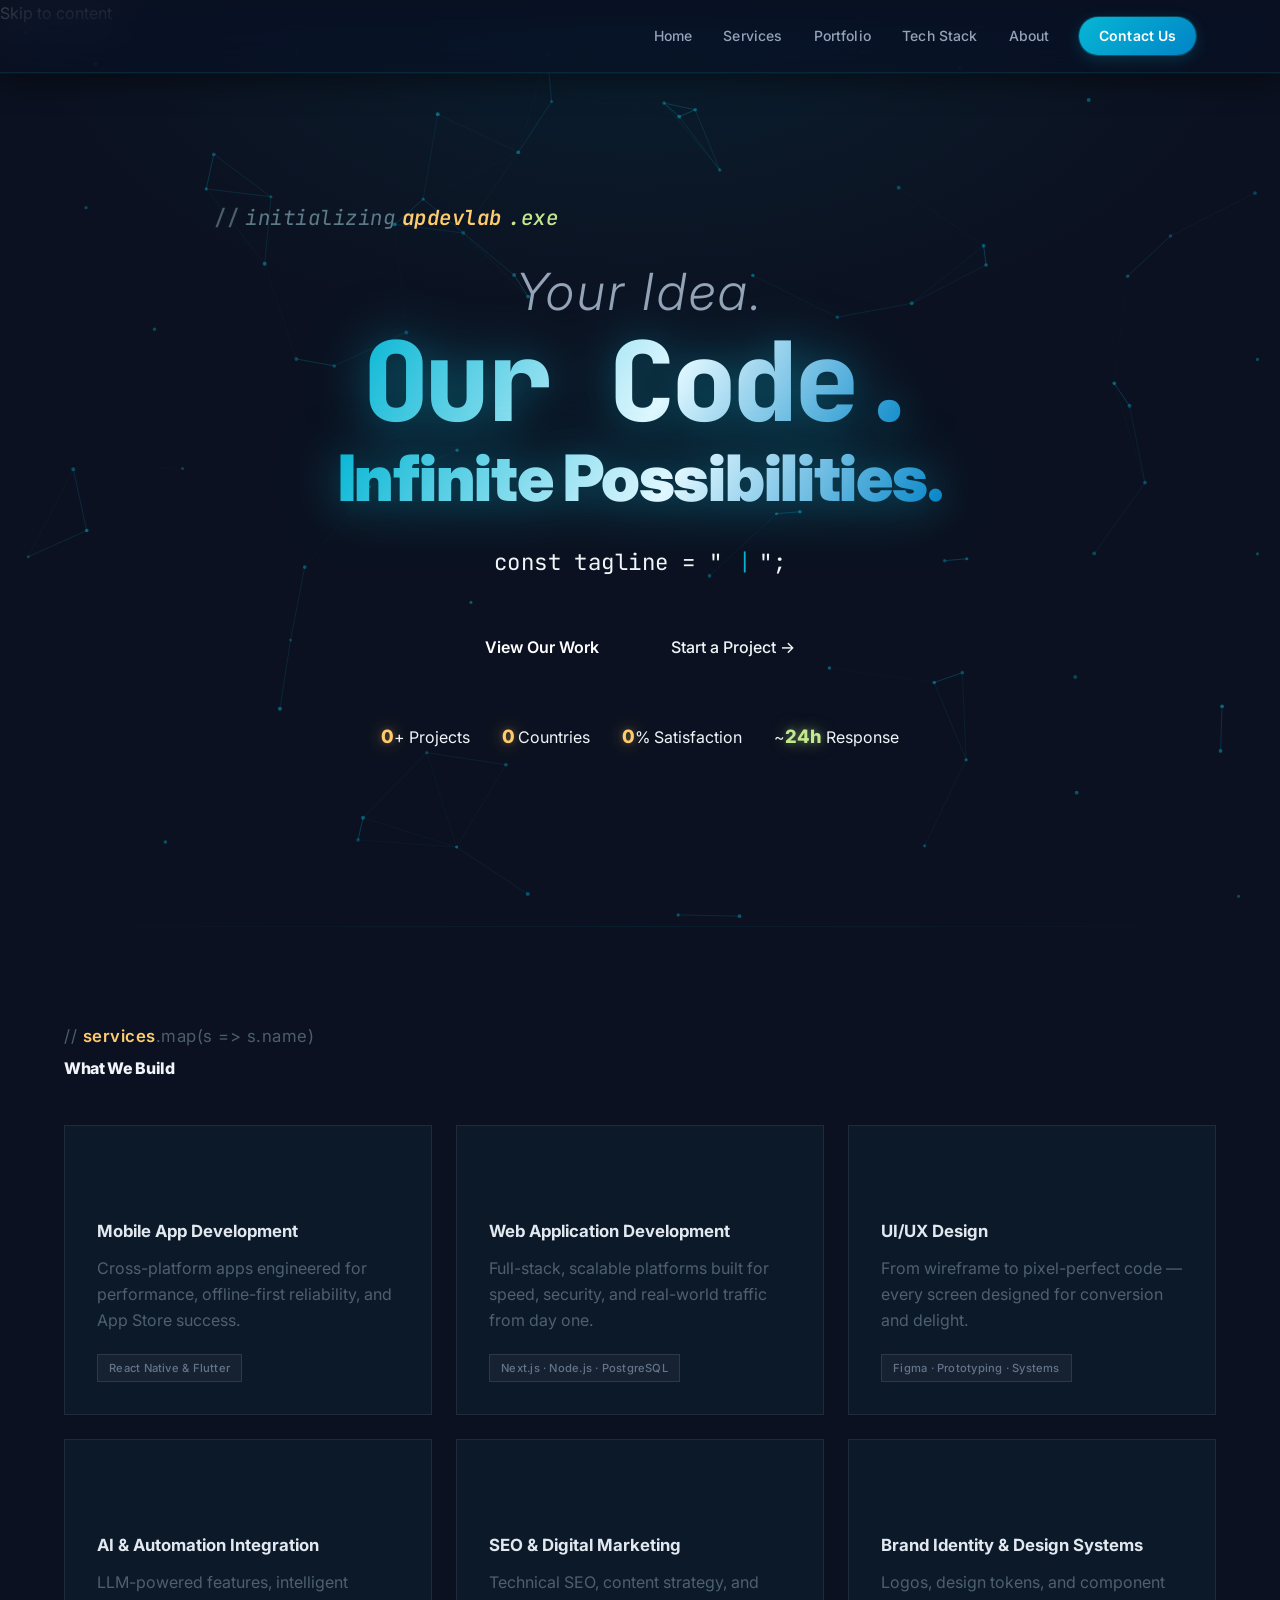
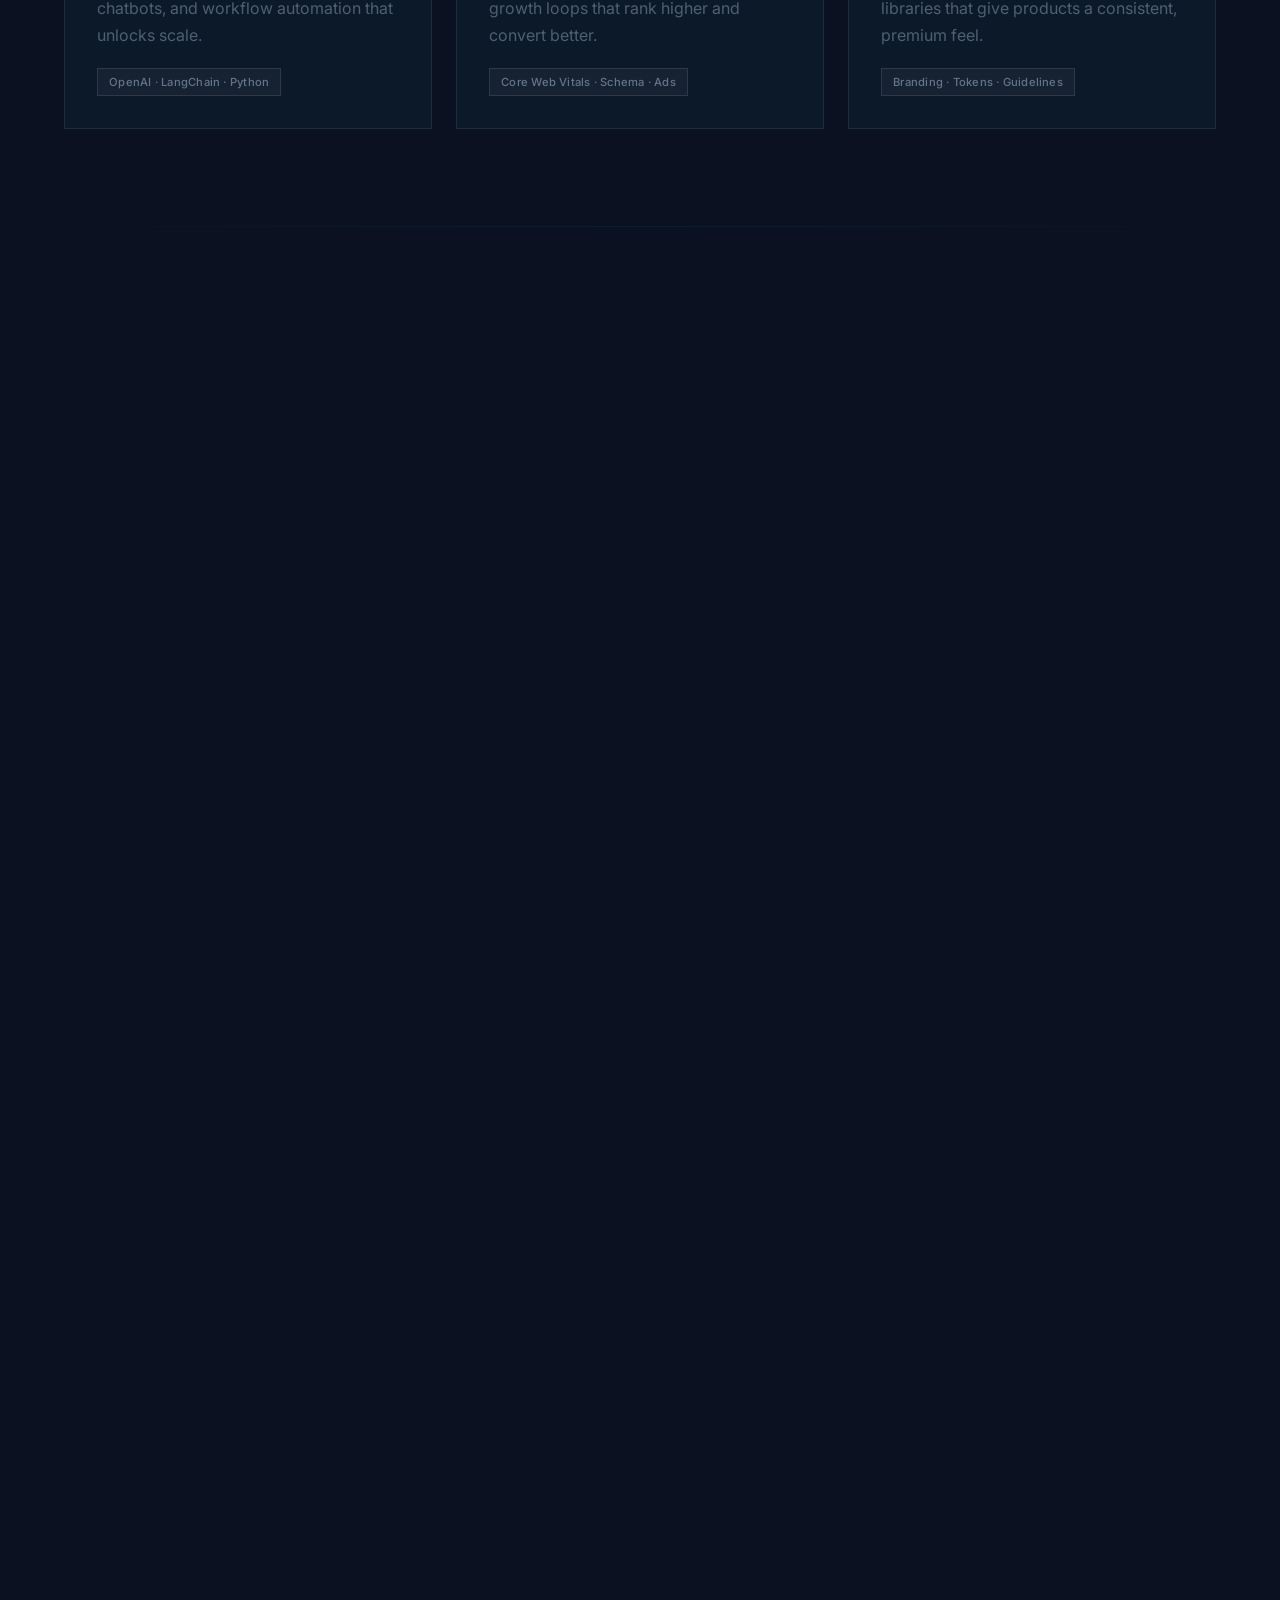
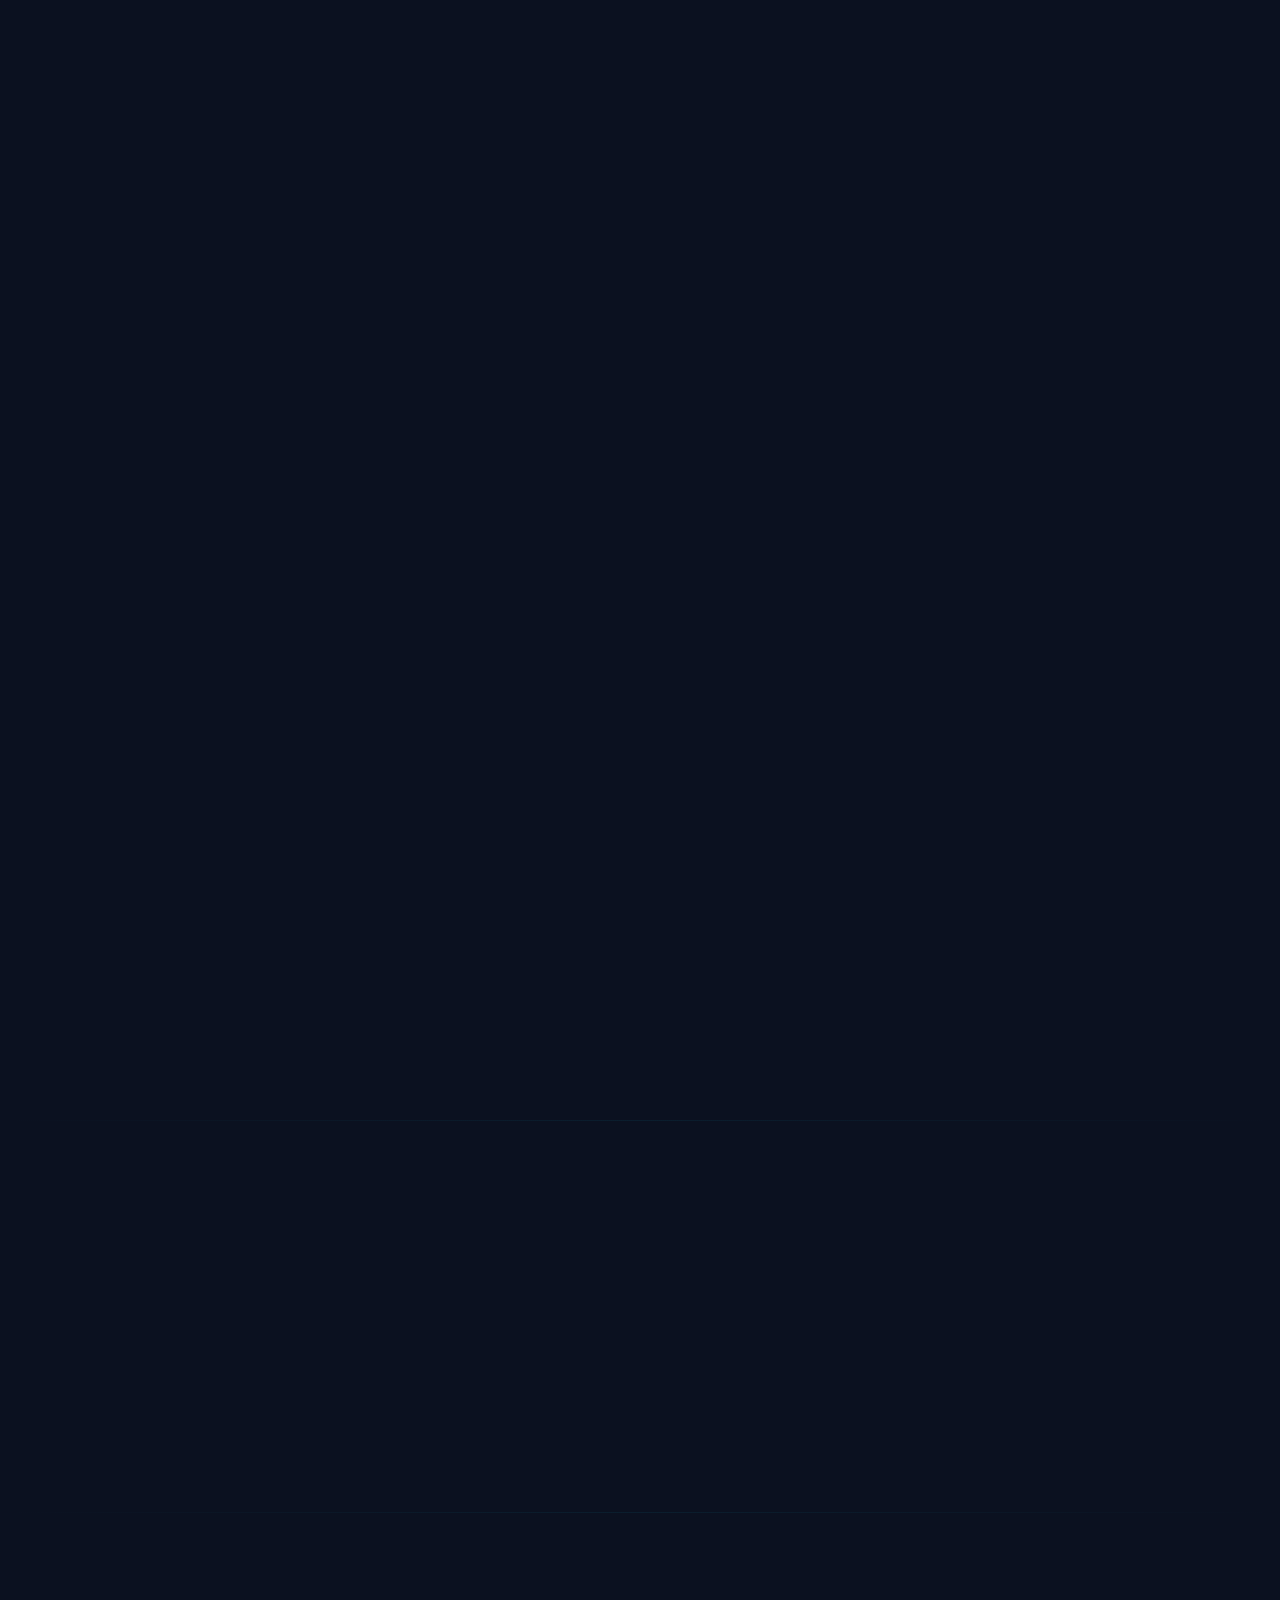
==== index.html @ f348f704 "feat: initial commit — Apdevlab agency website" ====
<!DOCTYPE html>
<html lang="en" class="scroll-smooth">

<head>
  <meta charset="UTF-8">
  <meta name="viewport" content="width=device-width, initial-scale=1.0">

  <!-- ── SEO Meta ─────────────────────────────────────────── -->
  <title>Apdevlab | Premium App &amp; Web Development Studio — Hyderabad</title>
  <meta name="description"
    content="Apdevlab — Premium mobile app and web development studio based in Hyderabad, India. We build scalable apps, websites, and AI-powered products.">
  <meta name="keywords"
    content="mobile app development Hyderabad, web development India, React Native Flutter Next.js UI UX design Apdevlab app developer">
  <meta name="author" content="Apdevlab">
  <meta name="robots" content="index, follow">
  <link rel="canonical" href="https://apdevlab.com">

  <!-- ── Open Graph ────────────────────────────────────────── -->
  <meta property="og:type" content="website">
  <meta property="og:title" content="Apdevlab — Premium App &amp; Web Development Studio">
  <meta property="og:description"
    content="We build mobile apps, websites, and AI-powered products that ship fast and scale further.">
  <meta property="og:url" content="https://apdevlab.com">
  <meta property="og:image" content="https://apdevlab.com/assets/images/og-image.jpg">

  <!-- ── Twitter Card ─────────────────────────────────────── -->
  <meta name="twitter:card" content="summary_large_image">
  <meta name="twitter:title" content="Apdevlab — Premium App &amp; Web Development Studio">
  <meta name="twitter:description"
    content="Mobile apps, web platforms, AI integrations — built and shipped from Hyderabad.">

  <!-- ── JSON-LD Structured Data ──────────────────────────── -->
  <script type="application/ld+json">
  {
    "@context": "https://schema.org",
    "@type": "ProfessionalService",
    "name": "Apdevlab",
    "url": "https://apdevlab.com",
    "email": "hello@apdevlab.com",
    "address": {
      "@type": "PostalAddress",
      "addressLocality": "Hyderabad",
      "addressCountry": "IN"
    },
    "description": "Premium mobile app and web development studio.",
    "serviceType": ["Mobile App Development","Web Development","UI/UX Design","AI Integration"]
  }
  </script>

  <!-- ── Fonts ────────────────────────────────────────────── -->
  <link rel="preconnect" href="https://fonts.googleapis.com">
  <link rel="preconnect" href="https://fonts.gstatic.com" crossorigin>
  <link
    href="https://fonts.googleapis.com/css2?family=JetBrains+Mono:wght@300;400;500;700&family=Inter:wght@300;400;500;600;700;800;900&display=swap"
    rel="stylesheet">

  <!-- ── Tailwind v4 Play CDN ─────────────────────────────── -->
  <script src="https://unpkg.com/@tailwindcss/browser@4"></script>

  <!-- ── Lucide Icons ─────────────────────────────────────── -->
  <script src="https://unpkg.com/lucide@latest/dist/umd/lucide.js"></script>

  <!-- ── Custom Styles ────────────────────────────────────── -->
  <link rel="stylesheet" href="./css/style.css">
</head>

<body>

  <!-- Skip link for accessibility -->
  <a href="#main-content"
    class="sr-only focus:not-sr-only focus:fixed focus:top-4 focus:left-4 focus:z-[200] focus:bg-cyan-500 focus:text-white focus:px-4 focus:py-2 focus:rounded-lg">Skip
    to content</a>

  <!-- Custom cursor (hidden on touch via CSS) -->
  <div class="custom-cursor" id="cursor" aria-hidden="true"></div>

  <!-- Mobile Navigation Overlay -->
  <div id="mobile-overlay" role="dialog" aria-modal="true" aria-label="Mobile navigation">

    <!-- Decorative background glow -->
    <div class="mob-nav-glow" aria-hidden="true"></div>

    <!-- Top bar -->
    <div class="mob-nav-topbar">
      <!-- Logo replica -->
      <span class="mob-nav-logo">
        <span class="logo-bracket">&lt;</span>Apdevlab<span class="logo-bracket">/&gt;</span>
      </span>
      <button id="close-nav-btn" aria-label="Close navigation">
        <i data-lucide="x" aria-hidden="true"></i>
      </button>
    </div>

    <!-- Nav links -->
    <nav class="mob-nav-links" aria-label="Mobile navigation menu">
      <a class="mobile-nav-link" href="#home">
        <span class="mob-num">01</span>
        <span class="mob-label">// home</span>
        <span class="mob-title">Home</span>
      </a>
      <a class="mobile-nav-link" href="#services">
        <span class="mob-num">02</span>
        <span class="mob-label">// services</span>
        <span class="mob-title">Services</span>
      </a>
      <a class="mobile-nav-link" href="#portfolio">
        <span class="mob-num">03</span>
        <span class="mob-label">// portfolio</span>
        <span class="mob-title">Portfolio</span>
      </a>
      <a class="mobile-nav-link" href="#tech">
        <span class="mob-num">04</span>
        <span class="mob-label">// tech</span>
        <span class="mob-title">Tech Stack</span>
      </a>
      <a class="mobile-nav-link" href="#about">
        <span class="mob-num">05</span>
        <span class="mob-label">// about</span>
        <span class="mob-title">About</span>
      </a>
      <a class="mobile-nav-link" href="#contact">
        <span class="mob-num">06</span>
        <span class="mob-label">// contact</span>
        <span class="mob-title">Contact</span>
      </a>
    </nav>

    <!-- Bottom status bar -->
    <div class="mob-nav-footer">
      <span class="mob-status">
        <span class="dot-pulse" aria-hidden="true"></span>
        Available for projects
      </span>
      <span class="mob-tz">IST · UTC+5:30</span>
    </div>

  </div>

  <!-- ════════════════════════════════════════════════════════
       HEADER
       ════════════════════════════════════════════════════════ -->
  <header id="site-header" role="banner">
    <div class="header-inner">

      <!-- Logo -->
      <a href="#home" aria-label="Apdevlab home" class="logo-link" id="logo-link">
        <span class="logo-bracket" id="logo-bracket-open">&lt;</span><span class="logo-name" id="logo-text"></span><span
          class="logo-cursor-blink" id="logo-cursor" aria-hidden="true">|</span><span class="logo-bracket"
          id="logo-bracket-close">/&gt;</span>
      </a>

      <!-- Desktop Nav -->
      <nav class="desktop-nav" aria-label="Primary navigation">
        <a href="#home" class="nav-link">Home</a>
        <a href="#services" class="nav-link">Services</a>
        <a href="#portfolio" class="nav-link">Portfolio</a>
        <a href="#tech" class="nav-link">Tech Stack</a>
        <a href="#about" class="nav-link">About</a>
        <a href="#contact" class="nav-contact-btn" data-cursor="pointer">Contact Us</a>
      </nav>

      <!-- Hamburger (mobile only) -->
      <button id="hamburger-btn" aria-expanded="false" aria-controls="mobile-overlay" aria-label="Open navigation">
        <i data-lucide="menu" aria-hidden="true"></i>
      </button>
    </div>
  </header>

  <!-- ════════════════════════════════════════════════════════
       MAIN CONTENT
       ════════════════════════════════════════════════════════ -->
  <main id="main-content">

    <!-- ══════════════════════════════════════════════════════
         SECTION 1 — HERO
         ══════════════════════════════════════════════════════ -->
    <section id="home" aria-labelledby="hero-heading">
      <!-- Particle canvas -->
      <canvas id="canvas-hero" class="particle-canvas" aria-hidden="true"></canvas>
      <!-- Gradient overlay -->
      <div class="hero-gradient-overlay" aria-hidden="true"></div>

      <div class="hero-content">
        <!-- Eyebrow -->
        <p class="hero-eyebrow" aria-hidden="true">
          <span class="ey-slash">//</span> <span class="ey-text">initializing </span><span
            class="ey-name">apdevlab</span><span class="ey-ext">.exe</span>
        </p>

        <!-- H1 — unique on this page -->
        <h1 id="hero-heading" class="hero-headline" data-reveal>
          <span class="hl-line hl-idea">Your Idea.</span>
          <span class="hl-line hl-code">Our Code.</span>
          <span class="hl-line hl-infinite">Infinite Possibilities.</span>
        </h1>

        <!-- Typewriter -->
        <p class="typewriter-line" aria-live="polite">
          const tagline = "<span id="typewriter-text"></span><span id="typewriter-cursor" aria-hidden="true">|</span>";
        </p>

        <!-- CTA Row -->
        <div class="cta-row">
          <a href="#portfolio" class="btn-primary cta-glow" data-cursor="pointer">
            View Our Work
          </a>
          <a href="#contact" class="btn-ghost" data-cursor="pointer">
            Start a Project →
          </a>
        </div>

        <!-- Trust Stats -->
        <div class="trust-stats" aria-label="Key metrics">
          <span class="trust-stat"><span data-countup="12">0</span>+ Projects</span>
          <span class="trust-stat"><span data-countup="3">0</span> Countries</span>
          <span class="trust-stat"><span data-countup="100">0</span>% Satisfaction</span>
          <span class="trust-stat">~<span class="stat-24h">24h</span> Response</span>
        </div>
      </div>
    </section>

    <div class="section-sep" aria-hidden="true"></div>

    <!-- ══════════════════════════════════════════════════════
         SECTION 2 — SERVICES
         ══════════════════════════════════════════════════════ -->
    <section id="services" aria-labelledby="services-heading">
      <div class="section-inner">
        <p class="section-title" aria-hidden="true">// <span>services</span>.map(s =&gt; s.name)</p>
        <h2 id="services-heading" class="section-headline">What We Build</h2>

        <div class="services-grid">

          <!-- Card 1 — Cyan: Mobile -->
          <article class="service-card card-3d card-cyan" data-reveal-stagger>
            <div class="card-icon">
              <i data-lucide="smartphone" aria-hidden="true"></i>
            </div>
            <h3>Mobile App Development</h3>
            <p>Cross-platform apps engineered for performance, offline-first reliability, and App Store success.</p>
            <span class="card-tag">React Native &amp; Flutter</span>
          </article>

          <!-- Card 2 — Magenta: Web -->
          <article class="service-card card-3d card-magenta" data-reveal-stagger>
            <div class="card-icon">
              <i data-lucide="globe" aria-hidden="true"></i>
            </div>
            <h3>Web Application Development</h3>
            <p>Full-stack, scalable platforms built for speed, security, and real-world traffic from day one.</p>
            <span class="card-tag">Next.js · Node.js · PostgreSQL</span>
          </article>

          <!-- Card 3 — Green: UI/UX -->
          <article class="service-card card-3d card-green" data-reveal-stagger>
            <div class="card-icon">
              <i data-lucide="figma" aria-hidden="true"></i>
            </div>
            <h3>UI/UX Design</h3>
            <p>From wireframe to pixel-perfect code — every screen designed for conversion and delight.</p>
            <span class="card-tag">Figma · Prototyping · Systems</span>
          </article>

          <!-- Card 4 — Orange: AI -->
          <article class="service-card card-3d card-orange" data-reveal-stagger>
            <div class="card-icon">
              <i data-lucide="bot" aria-hidden="true"></i>
            </div>
            <h3>AI &amp; Automation Integration</h3>
            <p>LLM-powered features, intelligent chatbots, and workflow automation that unlocks scale.</p>
            <span class="card-tag">OpenAI · LangChain · Python</span>
          </article>

          <!-- Card 5 — Purple: SEO -->
          <article class="service-card card-3d card-purple" data-reveal-stagger>
            <div class="card-icon">
              <i data-lucide="search" aria-hidden="true"></i>
            </div>
            <h3>SEO &amp; Digital Marketing</h3>
            <p>Technical SEO, content strategy, and growth loops that rank higher and convert better.</p>
            <span class="card-tag">Core Web Vitals · Schema · Ads</span>
          </article>

          <!-- Card 6 — Amber: Brand -->
          <article class="service-card card-3d card-amber" data-reveal-stagger>
            <div class="card-icon">
              <i data-lucide="palette" aria-hidden="true"></i>
            </div>
            <h3>Brand Identity &amp; Design Systems</h3>
            <p>Logos, design tokens, and component libraries that give products a consistent, premium feel.</p>
            <span class="card-tag">Branding · Tokens · Guidelines</span>
          </article>

        </div>
      </div>
    </section>

    <div class="section-sep" aria-hidden="true"></div>

    <!-- ══════════════════════════════════════════════════════
         SECTION 3 — PORTFOLIO
         ══════════════════════════════════════════════════════ -->
    <section id="portfolio" aria-labelledby="portfolio-heading">
      <div class="section-inner">
        <p class="section-title" aria-hidden="true">// <span>portfolio</span>.filter(p =&gt; p.status === "Deployed")
        </p>
        <h2 id="portfolio-heading" class="section-headline">Live &amp; Shipped</h2>
        <p class="portfolio-subtitle">// Showing 3 of 3 projects — all live and deployed</p>

        <div class="portfolio-grid">

          <!-- Project 1 — Curry Crave -->
          <article class="project-card card-3d" data-reveal-stagger>
            <div class="project-image-wrapper">
              <img src="https://picsum.photos/seed/curry-crave/800/500" alt="Curry Crave — food delivery app screenshot"
                width="800" height="500" loading="lazy" decoding="async">
            </div>
            <div class="project-body">
              <div class="project-meta">
                <span class="status-badge"><span class="dot-green" aria-hidden="true">●</span> Deployed</span>
                <span class="commit">commit: a4f2b8c</span>
                <span class="date-label">Apr 2025</span>
              </div>
              <h3>Curry Crave</h3>
              <p class="project-type">Website + Mobile App + Admin Panel</p>
              <p class="project-desc">Real-time food delivery system with multi-restaurant support, live order tracking,
                payment gateway, and a full admin dashboard.</p>
              <div class="project-tags" aria-label="Technologies used">
                <span class="tag">React Native</span>
                <span class="tag">Node.js</span>
                <span class="tag">MongoDB</span>
                <span class="tag">Stripe</span>
                <span class="tag">Redux</span>
              </div>
              <div class="project-actions">
                <a href="#" target="_blank" rel="noopener noreferrer" class="btn-primary" data-cursor="pointer"
                  aria-label="View Curry Crave live demo">
                  <i data-lucide="external-link" aria-hidden="true"></i> Live Demo
                </a>
                <a href="#" class="btn-ghost" data-cursor="pointer" aria-label="View Curry Crave case study">
                  <i data-lucide="code-2" aria-hidden="true"></i> Case Study
                </a>
              </div>
            </div>
          </article>

          <!-- Project 2 — Nurtivew -->
          <article class="project-card card-3d" data-reveal-stagger>
            <div class="project-image-wrapper">
              <img src="https://picsum.photos/seed/nurtivew/800/500"
                alt="Nurtivew — AI nutrition tracking app screenshot" width="800" height="500" loading="lazy"
                decoding="async">
            </div>
            <div class="project-body">
              <div class="project-meta">
                <span class="status-badge"><span class="dot-green" aria-hidden="true">●</span> Deployed</span>
                <span class="commit">commit: d7e1f3a</span>
                <span class="date-label">Mar 2025</span>
              </div>
              <h3>Nurtivew</h3>
              <p class="project-type">Mobile App (iOS + Android)</p>
              <p class="project-desc">AI-powered nutrition tracking and meal planning with health analytics dashboards
                and personalised dietary recommendation engine.</p>
              <div class="project-tags" aria-label="Technologies used">
                <span class="tag">Flutter</span>
                <span class="tag">Firebase</span>
                <span class="tag">Python</span>
                <span class="tag">HealthKit</span>
                <span class="tag">TensorFlow Lite</span>
              </div>
              <div class="project-actions">
                <a href="#" target="_blank" rel="noopener noreferrer" class="btn-primary" data-cursor="pointer"
                  aria-label="View Nurtivew live demo">
                  <i data-lucide="external-link" aria-hidden="true"></i> Live Demo
                </a>
                <a href="#" class="btn-ghost" data-cursor="pointer" aria-label="View Nurtivew case study">
                  <i data-lucide="code-2" aria-hidden="true"></i> Case Study
                </a>
              </div>
            </div>
          </article>

          <!-- Project 3 — Adhvik Infra -->
          <article class="project-card card-3d" data-reveal-stagger>
            <div class="project-image-wrapper">
              <img src="https://picsum.photos/seed/adhvik-infra/800/500"
                alt="Adhvik Infra — construction company website screenshot" width="800" height="500" loading="lazy"
                decoding="async">
            </div>
            <div class="project-body">
              <div class="project-meta">
                <span class="status-badge"><span class="dot-green" aria-hidden="true">●</span> Deployed</span>
                <span class="commit">commit: f9c3a5e</span>
                <span class="date-label">Feb 2025</span>
              </div>
              <h3>Adhvik Infra</h3>
              <p class="project-type">Premium Website + BOQ Estimation Tool</p>
              <p class="project-desc">High-end construction company site with project portfolio, interactive BOQ
                calculator, material cost tracker, and client enquiry CRM.</p>
              <div class="project-tags" aria-label="Technologies used">
                <span class="tag">Next.js</span>
                <span class="tag">Tailwind CSS</span>
                <span class="tag">PostgreSQL</span>
                <span class="tag">Prisma</span>
              </div>
              <div class="project-actions">
                <a href="#" target="_blank" rel="noopener noreferrer" class="btn-primary" data-cursor="pointer"
                  aria-label="View Adhvik Infra live demo">
                  <i data-lucide="external-link" aria-hidden="true"></i> Live Demo
                </a>
                <a href="#" class="btn-ghost" data-cursor="pointer" aria-label="View Adhvik Infra case study">
                  <i data-lucide="code-2" aria-hidden="true"></i> Case Study
                </a>
              </div>
            </div>
          </article>

        </div>
      </div>
    </section>

    <div class="section-sep" aria-hidden="true"></div>

    <!-- ══════════════════════════════════════════════════════
         SECTION 4 — TECH STACK
         ══════════════════════════════════════════════════════ -->
    <section id="tech" aria-labelledby="tech-heading">
      <canvas id="canvas-tech" class="particle-canvas" aria-hidden="true"></canvas>
      <div class="section-inner" style="position:relative; z-index:1;">
        <p class="section-title" aria-hidden="true">// import { tools } from "<span>@apdevlab/arsenal</span>"</p>
        <h2 id="tech-heading" class="section-headline">Our Tech Arsenal</h2>

        <!-- Row 1 — scrolls left -->
        <div class="marquee-track mb-6" role="marquee" aria-label="Technology stack row 1">
          <div class="marquee-inner scroll-left">
            <!-- Set 1 -->
            <span class="tech-chip"><img src="https://cdn.simpleicons.org/react/06B6D4" alt="" aria-hidden="true"
                width="18" height="18">React Native</span>
            <span class="tech-chip"><img src="https://cdn.simpleicons.org/flutter/06B6D4" alt="" aria-hidden="true"
                width="18" height="18">Flutter</span>
            <span class="tech-chip"><img src="https://cdn.simpleicons.org/nextdotjs/06B6D4" alt="" aria-hidden="true"
                width="18" height="18">Next.js</span>
            <span class="tech-chip"><img src="https://cdn.simpleicons.org/nodedotjs/06B6D4" alt="" aria-hidden="true"
                width="18" height="18">Node.js</span>
            <span class="tech-chip"><img src="https://cdn.simpleicons.org/mongodb/06B6D4" alt="" aria-hidden="true"
                width="18" height="18">MongoDB</span>
            <span class="tech-chip"><img src="https://cdn.simpleicons.org/postgresql/06B6D4" alt="" aria-hidden="true"
                width="18" height="18">PostgreSQL</span>
            <span class="tech-chip"><img src="https://cdn.simpleicons.org/typescript/06B6D4" alt="" aria-hidden="true"
                width="18" height="18">TypeScript</span>
            <span class="tech-chip"><img src="https://cdn.simpleicons.org/python/06B6D4" alt="" aria-hidden="true"
                width="18" height="18">Python</span>
            <!-- Set 2 (duplicate for seamless loop) -->
            <span class="tech-chip"><img src="https://cdn.simpleicons.org/react/06B6D4" alt="" aria-hidden="true"
                width="18" height="18">React Native</span>
            <span class="tech-chip"><img src="https://cdn.simpleicons.org/flutter/06B6D4" alt="" aria-hidden="true"
                width="18" height="18">Flutter</span>
            <span class="tech-chip"><img src="https://cdn.simpleicons.org/nextdotjs/06B6D4" alt="" aria-hidden="true"
                width="18" height="18">Next.js</span>
            <span class="tech-chip"><img src="https://cdn.simpleicons.org/nodedotjs/06B6D4" alt="" aria-hidden="true"
                width="18" height="18">Node.js</span>
            <span class="tech-chip"><img src="https://cdn.simpleicons.org/mongodb/06B6D4" alt="" aria-hidden="true"
                width="18" height="18">MongoDB</span>
            <span class="tech-chip"><img src="https://cdn.simpleicons.org/postgresql/06B6D4" alt="" aria-hidden="true"
                width="18" height="18">PostgreSQL</span>
            <span class="tech-chip"><img src="https://cdn.simpleicons.org/typescript/06B6D4" alt="" aria-hidden="true"
                width="18" height="18">TypeScript</span>
            <span class="tech-chip"><img src="https://cdn.simpleicons.org/python/06B6D4" alt="" aria-hidden="true"
                width="18" height="18">Python</span>
          </div>
        </div>

        <!-- Row 2 — scrolls right -->
        <div class="marquee-track" role="marquee" aria-label="Technology stack row 2">
          <div class="marquee-inner scroll-right">
            <!-- Set 1 -->
            <span class="tech-chip"><img src="https://cdn.simpleicons.org/figma/06B6D4" alt="" aria-hidden="true"
                width="18" height="18">Figma</span>
            <span class="tech-chip"><img src="https://cdn.simpleicons.org/tailwindcss/06B6D4" alt="" aria-hidden="true"
                width="18" height="18">Tailwind CSS</span>
            <span class="tech-chip"><img src="https://cdn.simpleicons.org/firebase/06B6D4" alt="" aria-hidden="true"
                width="18" height="18">Firebase</span>
            <span class="tech-chip"><img
                src="data:image/svg+xml,%3Csvg xmlns='http://www.w3.org/2000/svg' width='18' height='18' viewBox='0 0 24 24' fill='none' stroke='%2306B6D4' stroke-width='2' stroke-linecap='round' stroke-linejoin='round'%3E%3Cpath d='M17.5 19H9a7 7 0 1 1 6.71-9h1.79a4.5 4.5 0 1 1 0 9z'/%3E%3C/svg%3E"
                alt="" aria-hidden="true" width="18" height="18">AWS</span>
            <span class="tech-chip"><img src="https://cdn.simpleicons.org/graphql/06B6D4" alt="" aria-hidden="true"
                width="18" height="18">GraphQL</span>
            <span class="tech-chip"><img src="https://cdn.simpleicons.org/redis/06B6D4" alt="" aria-hidden="true"
                width="18" height="18">Redis</span>
            <span class="tech-chip"><img src="https://cdn.simpleicons.org/stripe/06B6D4" alt="" aria-hidden="true"
                width="18" height="18">Stripe</span>
            <span class="tech-chip"><img src="https://cdn.simpleicons.org/tensorflow/06B6D4" alt="" aria-hidden="true"
                width="18" height="18">TensorFlow Lite</span>
            <!-- Set 2 (duplicate for seamless loop) -->
            <span class="tech-chip"><img src="https://cdn.simpleicons.org/figma/06B6D4" alt="" aria-hidden="true"
                width="18" height="18">Figma</span>
            <span class="tech-chip"><img src="https://cdn.simpleicons.org/tailwindcss/06B6D4" alt="" aria-hidden="true"
                width="18" height="18">Tailwind CSS</span>
            <span class="tech-chip"><img src="https://cdn.simpleicons.org/firebase/06B6D4" alt="" aria-hidden="true"
                width="18" height="18">Firebase</span>
            <span class="tech-chip"><img
                src="data:image/svg+xml,%3Csvg xmlns='http://www.w3.org/2000/svg' width='18' height='18' viewBox='0 0 24 24' fill='none' stroke='%2306B6D4' stroke-width='2' stroke-linecap='round' stroke-linejoin='round'%3E%3Cpath d='M17.5 19H9a7 7 0 1 1 6.71-9h1.79a4.5 4.5 0 1 1 0 9z'/%3E%3C/svg%3E"
                alt="" aria-hidden="true" width="18" height="18">AWS</span>
            <span class="tech-chip"><img src="https://cdn.simpleicons.org/graphql/06B6D4" alt="" aria-hidden="true"
                width="18" height="18">GraphQL</span>
            <span class="tech-chip"><img src="https://cdn.simpleicons.org/redis/06B6D4" alt="" aria-hidden="true"
                width="18" height="18">Redis</span>
            <span class="tech-chip"><img src="https://cdn.simpleicons.org/stripe/06B6D4" alt="" aria-hidden="true"
                width="18" height="18">Stripe</span>
            <span class="tech-chip"><img src="https://cdn.simpleicons.org/tensorflow/06B6D4" alt="" aria-hidden="true"
                width="18" height="18">TensorFlow Lite</span>
          </div>
        </div>
      </div>
    </section>

    <div class="section-sep" aria-hidden="true"></div>

    <!-- ══════════════════════════════════════════════════════
         SECTION 5 — ABOUT
         ══════════════════════════════════════════════════════ -->
    <section id="about" aria-labelledby="about-heading">
      <div class="section-inner">
        <p class="section-title" aria-hidden="true">// <span>apdevlab</span>.getProfile()</p>
        <h2 id="about-heading" class="section-headline">Who We Are</h2>

        <div class="about-grid">

          <!-- Left: Text -->
          <div data-reveal>
            <h3 class="text-2xl font-bold text-white mb-6" style="font-size: var(--text-xl); line-height:1.2;">"We Build
              Products That Actually Ship"</h3>
            <p class="text-muted mb-8" style="color: var(--color-text-muted); line-height:1.75;">
              Apdevlab is a Hyderabad-based software studio specialising in mobile apps, web platforms,
              and AI-powered digital products. We don't just design — we architect complete digital
              ecosystems from concept to deployment. Our work sits at the intersection of technical
              precision and design craft.
            </p>

            <!-- Value Props -->
            <div class="value-prop">
              <span class="value-prop-icon" aria-hidden="true">⚡</span>
              <div>
                <h4>Built to Scale</h4>
                <p>Architecture that handles growth from day one.</p>
              </div>
            </div>
            <div class="value-prop">
              <span class="value-prop-icon" aria-hidden="true">🎯</span>
              <div>
                <h4>Design-First</h4>
                <p>Every pixel has a purpose, every interaction has logic.</p>
              </div>
            </div>
            <div class="value-prop">
              <span class="value-prop-icon" aria-hidden="true">🤝</span>
              <div>
                <h4>Partnership Mindset</h4>
                <p>We stay involved after launch, not just until it.</p>
              </div>
            </div>

            <a href="#contact" class="about-cta-link" data-cursor="pointer" aria-label="Start a project with Apdevlab">
              <span class="arrow">→</span> Start a project with us
            </a>
          </div>

          <!-- Right: IDE Code Card -->
          <div data-reveal>
            <div class="ide-window gradient-border float-3d" style="animation: float-3d 6s ease-in-out infinite;">
              <!-- Title bar -->
              <div class="ide-titlebar">
                <span class="ide-dot ide-dot-red" aria-hidden="true"></span>
                <span class="ide-dot ide-dot-yellow" aria-hidden="true"></span>
                <span class="ide-dot ide-dot-green" aria-hidden="true"></span>
                <span class="ide-tab">apdevlab.config.js | UTF-8 | JavaScript</span>
              </div>
              <!-- Code body -->
              <div class="ide-body" aria-label="Apdevlab configuration (decorative code)">
                <pre><code><span class="syntax-keyword">const</span> apdevlab = {
  <span class="line-num">01</span><span class="syntax-comment">  // Core info</span>
  <span class="line-num">02</span>  founded:  <span class="syntax-cyan">"2026"</span>,
  <span class="line-num">03</span>  location: <span class="syntax-cyan">"Hyderabad, India"</span>,
  <span class="line-num">04</span>  services: [
  <span class="line-num">05</span>    <span class="syntax-magenta">"Mobile"</span>,  <span class="syntax-magenta">"Web"</span>,
  <span class="line-num">06</span>    <span class="syntax-magenta">"AI"</span>,      <span class="syntax-magenta">"Design"</span>,
  <span class="line-num">07</span>  ],
  <span class="line-num">08</span>  stack: [
  <span class="line-num">09</span>    <span class="syntax-green">"React Native"</span>,
  <span class="line-num">10</span>    <span class="syntax-green">"Next.js"</span>,
  <span class="line-num">11</span>    <span class="syntax-green">"Node.js"</span>,
  <span class="line-num">12</span>  ],
  <span class="line-num">13</span>  clients:  <span class="syntax-cyan">"Global, Remote"</span>,
  <span class="line-num">14</span>  email:    <span class="syntax-blue">"admin@apdevlab.com"</span>,
  <span class="line-num">15</span>  status:   <span class="syntax-green">"● Available for projects"</span>,
};</code></pre>
              </div>
            </div>
          </div>

        </div>
      </div>
    </section>

    <div class="section-sep" aria-hidden="true"></div>

    <!-- ══════════════════════════════════════════════════════
         SECTION 6 — WHY CHOOSE US
         ══════════════════════════════════════════════════════ -->
    <section id="why" aria-labelledby="why-heading">
      <div class="section-inner">
        <p class="section-title" aria-hidden="true">// <span>reasons</span>.sort((a,b) =&gt; b.impact - a.impact)</p>
        <h2 id="why-heading" class="section-headline">Why Apdevlab?</h2>

        <!-- Why items -->
        <div>
          <div class="why-item" data-reveal-stagger>
            <div class="why-number" aria-hidden="true">01</div>
            <div class="why-content">
              <h3>Fast Turnaround</h3>
              <p>Most MVPs delivered in 4–6 weeks, not 6 months. We ship, iterate, and improve — fast.</p>
            </div>
          </div>
          <div class="why-item" data-reveal-stagger>
            <div class="why-number" aria-hidden="true">02</div>
            <div class="why-content">
              <h3>Fixed Price, No Surprises</h3>
              <p>Scope changes are discussed openly, never billed silently. You always know what you're paying for.</p>
            </div>
          </div>
          <div class="why-item" data-reveal-stagger>
            <div class="why-number" aria-hidden="true">03</div>
            <div class="why-content">
              <h3>You Own Everything</h3>
              <p>Full source code and design files handed over at project completion. No lock-in, ever.</p>
            </div>
          </div>
          <div class="why-item" data-reveal-stagger>
            <div class="why-number" aria-hidden="true">04</div>
            <div class="why-content">
              <h3>Built for India &amp; Global Markets</h3>
              <p>INR &amp; USD billing. We work seamlessly from Hyderabad to New York — timezone-flexible.</p>
            </div>
          </div>
          <div class="why-item" data-reveal-stagger>
            <div class="why-number" aria-hidden="true">05</div>
            <div class="why-content">
              <h3>Post-Launch Support</h3>
              <p>30 days of free bug fixes after every launch. We don't disappear when the product goes live.</p>
            </div>
          </div>
        </div>

        <!-- Bottom CTA Block -->
        <div class="why-cta-block" data-reveal>
          <h3>"Ready to turn your idea into a product?"</h3>
          <p>We reply within 24 hours. No pitch decks needed — just tell us what you're building.</p>
          <a href="#contact" class="btn-primary btn-large cta-glow" data-cursor="pointer">
            Get a Free Quote →
          </a>
        </div>
      </div>
    </section>

    <div class="section-sep" aria-hidden="true"></div>

    <!-- ══════════════════════════════════════════════════════
         SECTION 7 — CONTACT
         ══════════════════════════════════════════════════════ -->
    <section id="contact" aria-labelledby="contact-heading">
      <div class="section-inner">
        <p class="section-title" aria-hidden="true">// await <span>sendMessage</span>()</p>
        <h2 id="contact-heading" class="section-headline">Let's Build Together</h2>

        <div class="contact-grid">

          <!-- LEFT — IDE Contact Form -->
          <div data-reveal>
            <div class="ide-window">
              <!-- Title bar -->
              <div class="ide-titlebar">
                <span class="ide-dot ide-dot-red" aria-hidden="true"></span>
                <span class="ide-dot ide-dot-yellow" aria-hidden="true"></span>
                <span class="ide-dot ide-dot-green" aria-hidden="true"></span>
                <span class="ide-tab">contact_form.html | UTF-8 | JavaScript</span>
              </div>

              <div class="ide-body" style="padding: 1.5rem 2rem;">
                <form id="contact-form" novalidate aria-label="Contact form">

                  <!-- Name -->
                  <div class="form-line mb-4">
                    <label class="form-label" for="contact-name">
                      <span class="syntax-comment">// Line 01: Your name</span>
                      <br><span class="syntax-keyword">const</span> name =
                    </label>
                    <input class="form-input" type="text" id="contact-name" name="name" placeholder='"Your Name"'
                      autocomplete="name" required minlength="2" aria-required="true">
                  </div>

                  <!-- Email -->
                  <div class="form-line mb-4">
                    <label class="form-label" for="contact-email">
                      <span class="syntax-comment">// Line 02: Your email</span>
                      <br><span class="syntax-keyword">const</span> email =
                    </label>
                    <input class="form-input" type="email" id="contact-email" name="email"
                      placeholder='"hello@yourcompany.com"' autocomplete="email" required aria-required="true">
                  </div>

                  <!-- Project Type Chips -->
                  <div class="form-line mb-5">
                    <span class="form-label">
                      <span class="syntax-comment">// Line 03: Project type (pick any)</span>
                      <br><span class="syntax-keyword">const</span> projectType = [
                    </span>
                    <div class="flex flex-wrap gap-2 mt-2" role="group" aria-label="Project type selection">
                      <button type="button" class="chip-toggle" aria-pressed="false">Web Dev</button>
                      <button type="button" class="chip-toggle" aria-pressed="false">Mobile App</button>
                      <button type="button" class="chip-toggle" aria-pressed="false">UI/UX Design</button>
                      <button type="button" class="chip-toggle" aria-pressed="false">AI Integration</button>
                      <button type="button" class="chip-toggle" aria-pressed="false">SEO</button>
                    </div>
                    <span class="form-label mt-1">];</span>
                  </div>

                  <!-- Budget -->
                  <div class="form-line mb-4">
                    <label class="form-label" for="contact-budget">
                      <span class="syntax-comment">// Line 04: Budget range</span>
                      <br><span class="syntax-keyword">const</span> budget =
                    </label>
                    <select class="form-input" id="contact-budget" name="budget" style="cursor:pointer;">
                      <option value="" disabled selected>// select range</option>
                      <option value="under50k">Under ₹50K</option>
                      <option value="50k-2l">₹50K – ₹2L</option>
                      <option value="2l-5l">₹2L – ₹5L</option>
                      <option value="5l+">₹5L+</option>
                      <option value="discuss">Let's Discuss</option>
                    </select>
                  </div>

                  <!-- Message -->
                  <div class="form-line mb-6">
                    <label class="form-label" for="contact-message">
                      <span class="syntax-comment">// Line 05: Tell us about your project</span>
                      <br><span class="syntax-keyword">const</span> message =
                    </label>
                    <textarea class="form-input" id="contact-message" name="message" rows="4"
                      placeholder='"We want to build a..."' required minlength="20" aria-required="true"
                      style="resize: vertical;"></textarea>
                  </div>

                  <!-- Submit -->
                  <button id="submit-btn" type="submit" class="btn-primary cta-glow w-full justify-center"
                    data-cursor="pointer" style="width:100%; justify-content:center;">
                    await sendMessage();
                  </button>

                </form>

                <!-- Success message -->
                <div id="form-success" class="hidden success-message" role="alert" aria-live="polite">
                  <span class="syntax-green">✓</span> Message compiled &amp; sent — we'll reply within 24 hours.
                </div>
              </div>
            </div>
          </div>

          <!-- RIGHT — Info card -->
          <div data-reveal>
            <div class="contact-info-block" style="position:sticky; top: 6rem;">

              <!-- Contact Info -->
              <p class="contact-section-label"># Contact Info</p>
              <div class="contact-info-row">
                <i data-lucide="mail" aria-hidden="true"></i>
                <a href="mailto:admin@apdevlab.com">admin@apdevlab.com</a>
              </div>
              <div class="contact-info-row">
                <i data-lucide="phone" aria-hidden="true"></i>
                <a href="tel:+917491009852">+91 74910 09852</a>
              </div>
              <div class="contact-info-row">
                <i data-lucide="map-pin" aria-hidden="true"></i>
                <span>Hyderabad, Telangana, India</span>
              </div>

              <div class="divider-h" aria-hidden="true"></div>

              <!-- Social -->
              <p class="contact-section-label"># Connect</p>
              <div class="social-row mb-5">

                <!-- Instagram — camera icon, brand pink #E1306C -->
                <a href="https://www.instagram.com/apdev_lab?igsh=bjljZWc0N25vcmFn" target="_blank"
                  rel="noopener noreferrer" class="social-link" aria-label="Apdevlab on Instagram">
                  <img
                    src="data:image/svg+xml,%3Csvg xmlns='http://www.w3.org/2000/svg' width='26' height='26' viewBox='0 0 24 24' fill='none' stroke='%23E1306C' stroke-width='2' stroke-linecap='round' stroke-linejoin='round'%3E%3Crect x='2' y='2' width='20' height='20' rx='5' ry='5'/%3E%3Cpath d='M16 11.37A4 4 0 1 1 12.63 8 4 4 0 0 1 16 11.37z'/%3E%3Cline x1='17.5' y1='6.5' x2='17.51' y2='6.5'/%3E%3C/svg%3E"
                    alt="" aria-hidden="true" width="26" height="26">
                </a>

                <!-- Facebook — filled 'f', brand blue #1877F2 -->
                <a href="https://www.facebook.com/share/1FFMYAbDJY/" target="_blank" rel="noopener noreferrer"
                  class="social-link" aria-label="Apdevlab on Facebook">
                  <img
                    src="data:image/svg+xml,%3Csvg xmlns='http://www.w3.org/2000/svg' width='26' height='26' viewBox='0 0 24 24' fill='%231877F2'%3E%3Cpath d='M24 12.073C24 5.405 18.627 0 12 0S0 5.405 0 12.073C0 18.1 4.388 23.094 10.125 24v-8.437H7.078v-3.49h3.047V9.41c0-3.025 1.792-4.697 4.533-4.697 1.312 0 2.686.236 2.686.236v2.97h-1.513c-1.491 0-1.956.93-1.956 1.886v2.267h3.328l-.532 3.49h-2.796V24C19.612 23.094 24 18.1 24 12.073z'/%3E%3C/svg%3E"
                    alt="" aria-hidden="true" width="26" height="26">
                </a>

                <!-- LinkedIn — filled 'in' logo, brand blue #0A66C2 -->
                <a href="https://www.linkedin.com/in/apdev-lab-b71b52401?utm_source=share_via&utm_content=profile&utm_medium=member_android"
                  target="_blank" rel="noopener noreferrer" class="social-link" aria-label="Apdevlab on LinkedIn">
                  <img
                    src="data:image/svg+xml,%3Csvg xmlns='http://www.w3.org/2000/svg' width='26' height='26' viewBox='0 0 24 24' fill='%230A66C2'%3E%3Cpath d='M20.447 20.452h-3.554v-5.569c0-1.328-.027-3.037-1.852-3.037-1.853 0-2.136 1.445-2.136 2.939v5.667H9.351V9h3.414v1.561h.046c.477-.9 1.637-1.85 3.37-1.85 3.601 0 4.267 2.37 4.267 5.455v6.286zM5.337 7.433a2.062 2.062 0 0 1-2.063-2.065 2.064 2.064 0 1 1 2.063 2.065zm1.782 13.019H3.555V9h3.564v11.452zM22.225 0H1.771C.792 0 0 .774 0 1.729v20.542C0 23.227.792 24 1.771 24h20.451C23.2 24 24 23.227 24 22.271V1.729C24 .774 23.2 0 22.222 0h.003z'/%3E%3C/svg%3E"
                    alt="" aria-hidden="true" width="26" height="26">
                </a>

                <!-- WhatsApp — chat bubble with W inside, brand green #25D366 -->
                <a href="https://wa.me/917491009852?text=Hi%20Apdevlab%2C%20I%20visited%20your%20website%20and%20I%27d%20like%20to%20discuss%20a%20project%20with%20you."
                  target="_blank" rel="noopener noreferrer" class="social-link"
                  aria-label="Chat with Apdevlab on WhatsApp">
                  <img
                    src="data:image/svg+xml,%3Csvg xmlns='http://www.w3.org/2000/svg' width='26' height='26' viewBox='0 0 24 24'%3E%3Cpath fill='none' stroke='%2325D366' stroke-width='2' stroke-linecap='round' stroke-linejoin='round' d='M21 11.5a8.38 8.38 0 0 1-.9 3.8 8.5 8.5 0 0 1-7.6 4.7 8.38 8.38 0 0 1-3.8-.9L3 21l1.9-5.7a8.38 8.38 0 0 1-.9-3.8 8.5 8.5 0 0 1 4.7-7.6 8.38 8.38 0 0 1 3.8-.9h.5a8.48 8.48 0 0 1 8 8v.5z'/%3E%3Ctext x='12' y='14.5' text-anchor='middle' font-weight='800' font-size='7.5' fill='%2325D366' font-family='Arial%2Csans-serif'%3EW%3C/text%3E%3C/svg%3E"
                    alt="" aria-hidden="true" width="26" height="26">
                </a>

              </div>


              <div class="divider-h" aria-hidden="true"></div>

              <!-- Status -->
              <p class="contact-section-label"># Status</p>
              <div class="contact-info-row">
                <span style="font-size:0.8rem; color:var(--color-text-muted);">Availability:</span>
                <span class="status-online">
                  <span class="dot-pulse" aria-hidden="true"></span>
                  Online
                </span>
              </div>
              <div class="contact-info-row" style="margin-top:0.5rem;">
                <i data-lucide="clock" aria-hidden="true"></i>
                <span style="font-family:var(--font-mono); font-size:0.8rem; color:var(--color-text-muted);">Response:
                  ~24 hours</span>
              </div>
              <div class="contact-info-row" style="margin-top:0.5rem;">
                <i data-lucide="globe" aria-hidden="true"></i>
                <span style="font-family:var(--font-mono); font-size:0.8rem; color:var(--color-text-muted);">IST
                  (UTC+5:30)</span>
              </div>

            </div>
          </div>

        </div>
      </div>
    </section>

  </main>

  <!-- ════════════════════════════════════════════════════════
       FOOTER — styled as closing code comment
       ════════════════════════════════════════════════════════ -->
  <footer role="contentinfo">
    <div class="footer-code">
      <p>/*</p>
      <p> * &copy; 2026 Apdevlab. All rights reserved.</p>
      <p> * Built with precision in Hyderabad, India.</p>
      <p> * ─────────────────────────────────────────────</p>
      <p> * admin@apdevlab.com &nbsp;·&nbsp; Global, Remote</p>
      <p> */</p>
    </div>
    <nav class="footer-links" aria-label="Footer navigation">
      <a href="#home">Home</a>
      <a href="#services">Services</a>
      <a href="#portfolio">Portfolio</a>
      <a href="#tech">Tech Stack</a>
      <a href="#about">About</a>
      <a href="#contact">Contact</a>
    </nav>
  </footer>

  <!-- ── GSAP CDN (after DOM) ──────────────────────────── -->
  <script src="https://cdnjs.cloudflare.com/ajax/libs/gsap/3.12.5/gsap.min.js"></script>
  <script src="https://cdnjs.cloudflare.com/ajax/libs/gsap/3.12.5/ScrollTrigger.min.js"></script>

  <!-- ── App Scripts ───────────────────────────────────── -->
  <script src="./js/particles.js"></script>
  <script src="./js/form.js"></script>
  <script src="./js/main.js"></script>

  <!-- ── Lucide init (fallback if CDN deferred) ───────── -->
  <script>
    if (typeof lucide !== 'undefined') lucide.createIcons();
  </script>

</body>

</html>
---- css/style.css ----
/* ==========================================================================
   1. GOOGLE FONTS
   ========================================================================== */
@import url('https://fonts.googleapis.com/css2?family=JetBrains+Mono:wght@300;400;500;700&family=Inter:wght@300;400;500;600;700;800;900&display=swap');

/* ==========================================================================
   2. TAILWIND v4 CSS-FIRST TOKEN CONFIGURATION
   ========================================================================== */
@theme {
  --font-mono: 'JetBrains Mono', monospace;
  --font-sans: 'Inter', system-ui, sans-serif;

  /* Brand colours */
  --color-bg-base:        #0B1120;
  --color-bg-surface:     #0D1526;
  --color-bg-elevated:    #111827;
  --color-accent-cyan:    #06B6D4;
  --color-accent-blue:    #0284C7;
  --color-accent-magenta: #D946EF;
  --color-accent-green:   #10B981;
  --color-text-primary:   #F1F5F9;
  --color-text-muted:     #94A3B8;
  --color-text-faint:     #475569;
  --color-border-subtle:  rgba(6, 182, 212, 0.12);

  /* Fluid type scale */
  --text-xs:    clamp(0.75rem,  0.7rem  + 0.25vw, 0.875rem);
  --text-sm:    clamp(0.875rem, 0.8rem  + 0.35vw, 1rem);
  --text-base:  clamp(1rem,     0.95rem + 0.25vw, 1.125rem);
  --text-lg:    clamp(1.125rem, 1rem    + 0.75vw, 1.5rem);
  --text-xl:    clamp(1.5rem,   1.2rem  + 1.25vw, 2.25rem);
  --text-2xl:   clamp(2rem,     1.2rem  + 2.5vw,  3.5rem);
  --text-hero:  clamp(3rem,     0.5rem  + 7vw,    7rem);

  /* Spacing */
  --space-1:  0.25rem;
  --space-2:  0.5rem;
  --space-3:  0.75rem;
  --space-4:  1rem;
  --space-6:  1.5rem;
  --space-8:  2rem;
  --space-12: 3rem;
  --space-16: 4rem;
  --space-24: 6rem;

  /* Radius */
  --radius-sm:   0.375rem;
  --radius-md:   0.5rem;
  --radius-lg:   0.75rem;
  --radius-xl:   1rem;
  --radius-full: 9999px;

  /* Transitions */
  --ease-spring:    cubic-bezier(0.16, 1, 0.3, 1);
  --transition-ui:  180ms cubic-bezier(0.16, 1, 0.3, 1);
}

/* ==========================================================================
   3. BASE RESET & DEFAULTS
   ========================================================================== */
*, *::before, *::after {
  box-sizing: border-box;
  margin: 0;
  padding: 0;
}

html {
  -webkit-text-size-adjust: 100%;
  scroll-behavior: smooth;
  scroll-padding-top: 80px;
  font-size: 16px;
}

html, body {
  background-color: #0B1120 !important;
  color: #F1F5F9 !important;
}

body {
  font-family: 'Inter', system-ui, sans-serif;
  background-color: #0B1120;
  color: #F1F5F9;
  line-height: 1.65;
  -webkit-font-smoothing: antialiased;
  -moz-osx-font-smoothing: grayscale;
  overflow-x: hidden;
}

img, video, svg {
  display: block;
  max-width: 100%;
}

input, button, textarea, select {
  font: inherit;
}

button {
  cursor: pointer;
  border: none;
  background: none;
}

a {
  color: inherit;
  text-decoration: none;
}

p {
  max-width: 72ch;
}

:focus-visible {
  outline: 2px solid var(--color-accent-cyan);
  outline-offset: 3px;
  border-radius: var(--radius-sm);
}

::selection {
  background: rgba(6, 182, 212, 0.25);
  color: var(--color-text-primary);
}

@media (prefers-reduced-motion: reduce) {
  *, *::before, *::after {
    animation-duration: 0.01ms !important;
    animation-iteration-count: 1 !important;
    transition-duration: 0.01ms !important;
  }
}

/* ==========================================================================
   4. COMPONENT CLASSES
   ========================================================================== */

/* --- Logo --- */
.logo-link {
  display: inline-flex;
  align-items: baseline;
  font-family: 'JetBrains Mono', monospace;
  font-size: 1.35rem;
  font-weight: 700;
  letter-spacing: -0.01em;
  text-decoration: none;
  line-height: 1;
  transition: filter 0.3s ease;
}

.logo-link:hover {
  filter: drop-shadow(0 0 10px rgba(6, 182, 212, 0.5));
}

.logo-bracket {
  color: #06B6D4;
  font-weight: 700;
  display: inline;
  opacity: 0;
  transition: opacity 0.2s ease;
}

.logo-name {
  color: #F1F5F9;
  font-weight: 700;
  display: inline;
  opacity: 0;
  transition: opacity 0.1s ease;
}

.logo-cursor-blink {
  color: #06B6D4;
  display: inline;
  opacity: 0;
  animation: blink-cursor 0.7s step-end infinite;
}

.logo-link.logo-done .logo-bracket,
.logo-link.logo-done .logo-name {
  opacity: 1;
}

.logo-shimmer .logo-bracket {
  animation: logo-shimmer 4s ease-in-out infinite;
}

/* --- Particle Canvas --- */
.particle-canvas {
  position: absolute;
  inset: 0;
  width: 100%;
  height: 100%;
  z-index: 0;
  pointer-events: none;
}

/* --- Nav Dot --- */
.nav-dot::before {
  content: '';
  display: inline-block;
  width: 6px;
  height: 6px;
  border-radius: 50%;
  background: var(--color-accent-cyan);
  margin-right: 6px;
  vertical-align: middle;
  opacity: 0;
  transition: opacity var(--transition-ui);
}

nav a.active .nav-dot::before,
nav a.active::before {
  opacity: 1;
}

/* --- CTA Glow --- */
.cta-glow {
  animation: cta-pulse 2.5s ease-in-out infinite;
}

/* --- Buttons --- */
.btn-primary {
  display: inline-flex;
  align-items: center;
  gap: 0.5rem;
  padding: 0.75rem 1.75rem;
  background: linear-gradient(135deg, var(--color-accent-cyan), var(--color-accent-blue));
  color: #fff;
  font-weight: 600;
  font-size: var(--text-sm);
  border-radius: var(--radius-full);
  border: none;
  cursor: pointer;
  transition: all var(--transition-ui);
  white-space: nowrap;
  position: relative;
  overflow: hidden;
}

.btn-primary::after {
  content: '';
  position: absolute;
  inset: 0;
  background: rgba(255,255,255,0);
  transition: background var(--transition-ui);
}

.btn-primary:hover::after {
  background: rgba(255,255,255,0.08);
}

.btn-primary:active {
  transform: perspective(400px) translateZ(-4px) scale(0.97);
  box-shadow: 0 2px 8px rgba(6,182,212,0.1);
}

.btn-large {
  padding: 1rem 2.5rem;
  font-size: var(--text-base);
}

.btn-ghost {
  display: inline-flex;
  align-items: center;
  gap: 0.5rem;
  padding: 0.75rem 1.75rem;
  background: transparent;
  color: var(--color-text-primary);
  font-weight: 500;
  font-size: var(--text-sm);
  border-radius: var(--radius-full);
  border: 1px solid var(--color-border-subtle);
  cursor: pointer;
  transition: all var(--transition-ui);
  white-space: nowrap;
}

.btn-ghost:hover {
  border-color: var(--color-accent-cyan);
  color: var(--color-accent-cyan);
}

.btn-ghost:active {
  transform: perspective(400px) translateZ(-4px) scale(0.97);
}

/* --- Card 3D --- */
.card-3d {
  perspective: 800px;
  transform-style: preserve-3d;
  transition: transform 0.4s var(--ease-spring), box-shadow 0.4s var(--ease-spring);
  position: relative;
  cursor: default;
}

/* --- Marquee --- */
.marquee-track {
  overflow: hidden;
  width: 100%;
  position: relative;
  mask-image: linear-gradient(to right, transparent 0%, black 10%, black 90%, transparent 100%);
  -webkit-mask-image: linear-gradient(to right, transparent 0%, black 10%, black 90%, transparent 100%);
}

.marquee-inner {
  display: flex;
  align-items: center;
  gap: 1rem;
  white-space: nowrap;
}

.marquee-inner.scroll-left {
  animation: scroll-left 30s linear infinite;
}

.marquee-inner.scroll-right {
  animation: scroll-right 28s linear infinite;
}

/* --- IDE Window --- */
.ide-window {
  background: var(--color-bg-surface);
  border: 1px solid var(--color-border-subtle);
  border-radius: var(--radius-lg);
  overflow: hidden;
  box-shadow: 0 8px 32px rgba(0,0,0,0.4), 0 2px 8px rgba(0,0,0,0.3);
}

.ide-titlebar {
  display: flex;
  align-items: center;
  gap: 0.5rem;
  padding: 0.75rem 1rem;
  background: rgba(0,0,0,0.2);
  border-bottom: 1px solid var(--color-border-subtle);
}

.ide-dot {
  width: 12px;
  height: 12px;
  border-radius: 50%;
  flex-shrink: 0;
}

.ide-dot-red    { background: #FF5F57; }
.ide-dot-yellow { background: #FFBD2E; }
.ide-dot-green  { background: #28C840; }

.ide-tab {
  margin-left: 0.75rem;
  font-family: var(--font-mono);
  font-size: 0.75rem;
  color: var(--color-text-muted);
  white-space: nowrap;
  overflow: hidden;
  text-overflow: ellipsis;
}

.ide-body {
  padding: 1.5rem;
  font-family: var(--font-mono);
  font-size: 0.85rem;
  line-height: 1.8;
  color: var(--color-text-primary);
  overflow-x: auto;
}

/* --- Syntax Colors --- */
.syntax-green   { color: var(--color-accent-green); }
.syntax-cyan    { color: var(--color-accent-cyan); }
.syntax-magenta { color: var(--color-accent-magenta); }
.syntax-blue    { color: var(--color-accent-blue); }
.syntax-comment { color: var(--color-text-faint); font-style: italic; }
.syntax-keyword { color: #c792ea; }

/* --- Line numbers --- */
.line-num {
  color: var(--color-text-faint);
  user-select: none;
  margin-right: 1.5rem;
  display: inline-block;
  min-width: 1.5rem;
  text-align: right;
}

/* --- Gradient Border --- */
@property --angle {
  syntax: '<angle>';
  initial-value: 0deg;
  inherits: false;
}

.gradient-border {
  border: 2px solid transparent;
  border-radius: var(--radius-lg);
  background-image:
    linear-gradient(var(--color-bg-surface), var(--color-bg-surface)),
    conic-gradient(from var(--angle), var(--color-accent-cyan), var(--color-accent-blue), var(--color-accent-magenta), var(--color-accent-cyan));
  background-origin: border-box;
  background-clip: padding-box, border-box;
  animation: spin-angle 6s linear infinite;
  box-shadow: 0 0 24px rgba(6,182,212,0.08);
}

.gradient-border:hover {
  animation-play-state: paused;
  transform: perspective(1200px) rotateX(0deg) rotateY(0deg) scale(1.02);
  box-shadow: 0 0 48px rgba(6,182,212,0.15);
  transition: transform 0.4s var(--ease-spring), box-shadow 0.4s var(--ease-spring);
}

/* --- Float 3D --- */
.float-3d {
  animation: float-3d 6s ease-in-out infinite;
}

.float-3d:hover {
  animation-play-state: paused;
  transform: perspective(1200px) rotateX(0deg) rotateY(0deg) scale(1.02) !important;
}

/* --- Custom Cursor --- */
.custom-cursor {
  position: fixed;
  top: 0;
  left: 0;
  width: 8px;
  height: 8px;
  background: var(--color-accent-cyan);
  border-radius: 50%;
  pointer-events: none;
  z-index: 9999;
  transform: translate(-50%, -50%);
  transition: width 0.25s var(--ease-spring),
              height 0.25s var(--ease-spring),
              background 0.25s var(--ease-spring),
              border-radius 0.25s var(--ease-spring);
  mix-blend-mode: difference;
}

.custom-cursor.expanded {
  width: 32px;
  height: 32px;
  background: transparent;
  border: 2px solid var(--color-accent-cyan);
  mix-blend-mode: normal;
}

/* --- Reveal Ready (initial hide state for GSAP) --- */
.reveal-ready {
  opacity: 0;
  clip-path: inset(20% 0 0 0);
}

/* --- Chip Toggle --- */
.chip-toggle {
  display     : inline-flex;
  align-items : center;
  padding     : 0.35rem 0.9rem;
  background  : rgba(255, 255, 255, 0.04);
  border      : 1px solid rgba(255, 255, 255, 0.14);
  border-radius: var(--radius-full);
  font-family : var(--font-mono);
  font-size   : 0.75rem;
  color       : #64748B;
  cursor      : pointer;
  transition  : all 0.2s ease;
  user-select : none;
}

.chip-toggle:hover {
  border-color: rgba(6, 182, 212, 0.6);
  color       : #06B6D4;
  background  : rgba(6, 182, 212, 0.06);
}

.chip-toggle.active {
  background  : rgba(6, 182, 212, 0.15);
  border-color: rgba(6, 182, 212, 0.7);
  color       : #06B6D4;
  font-weight : 600;
}

/* --- Form elements --- */
.form-line {
  display       : flex;
  flex-direction: column;
  gap           : 0.35rem;
  margin-bottom : 0.25rem;
}

/* Boxed input — clearly looks like an editable field */
.form-input {
  background    : rgba(255, 255, 255, 0.04);
  border        : 1px solid rgba(255, 255, 255, 0.12);
  border-radius : 6px;
  padding       : 0.55rem 0.85rem;
  color         : #E2E8F0;
  font-family   : var(--font-mono);
  font-size     : 0.875rem;
  width         : 100%;
  transition    : border-color 0.25s ease, box-shadow 0.25s ease, background 0.25s ease;
}

.form-input:focus {
  outline     : none;
  border-color: rgba(6, 182, 212, 0.7);
  background  : rgba(6, 182, 212, 0.04);
  box-shadow  : 0 0 0 3px rgba(6, 182, 212, 0.1);
}

.form-input::placeholder {
  color: rgba(255, 255, 255, 0.2);
}

/* Select dropdown */
select.form-input {
  cursor      : pointer;
  appearance  : none;
  -webkit-appearance: none;
  background-image: url("data:image/svg+xml,%3Csvg xmlns='http://www.w3.org/2000/svg' width='12' height='12' viewBox='0 0 24 24' fill='none' stroke='%2306B6D4' stroke-width='2'%3E%3Cpath d='M6 9l6 6 6-6'/%3E%3C/svg%3E");
  background-repeat  : no-repeat;
  background-position: right 0.85rem center;
  padding-right      : 2.5rem;
}

select.form-input option {
  background: #0C1929;
  color     : #E2E8F0;
}

.form-label {
  font-family: var(--font-mono);
  font-size  : 0.75rem;
  color      : rgba(255, 255, 255, 0.35);
  line-height: 1.6;
}

.form-line.error .form-input {
  border-color: rgba(248, 113, 113, 0.7);
  box-shadow  : 0 0 0 3px rgba(248, 113, 113, 0.1);
}

.error-msg {
  font-family: var(--font-mono);
  font-size: 0.7rem;
  color: #f87171;
  margin-top: 0.2rem;
}

.success-message {
  margin-top: 1rem;
  padding: 0.75rem 1rem;
  background: rgba(16, 185, 129, 0.1);
  border: 1px solid rgba(16, 185, 129, 0.3);
  border-radius: var(--radius-md);
  font-family: var(--font-mono);
  font-size: 0.875rem;
  color: var(--color-accent-green);
  opacity: 0;
  transition: opacity 0.4s var(--ease-spring);
}

.success-message:not(.hidden) {
  opacity: 1;
}

.hidden {
  display: none;
}

/* --- Header --- */
#site-header {
  position: fixed;
  top: 0;
  left: 0;
  right: 0;
  z-index: 50;
  backdrop-filter: blur(24px) saturate(200%);
  -webkit-backdrop-filter: blur(24px) saturate(200%);
  background: rgba(11, 17, 32, 0.72);
  border-bottom: 1px solid rgba(6, 182, 212, 0.13);
  box-shadow: 0 1px 0 rgba(6, 182, 212, 0.06), 0 8px 32px rgba(0,0,0,0.45);
  transition: background 0.3s ease, box-shadow 0.3s ease;
}

header.scrolled {
  background: rgba(11, 17, 32, 0.96);
  border-bottom-color: rgba(6, 182, 212, 0.18);
  box-shadow: 0 1px 0 rgba(6, 182, 212, 0.1), 0 12px 48px rgba(0,0,0,0.65);
}

/* The inner flex row — logo left, nav starts at center */
.header-inner {
  position: relative;
  display: flex;
  align-items: center;
  height: 72px;
  padding: 0 2rem;
  max-width: 1280px;
  margin: 0 auto;
}

/* Desktop nav is absolutely positioned so it starts exactly at 50% of the header */
.desktop-nav {
  position: absolute;
  left: 50%;
  display: flex;
  align-items: center;
  gap: 0.25rem;  /* tight — padding on each link handles space */
}

/* --- Nav Links --- */
.nav-link {
  position: relative;
  display: inline-flex;
  align-items: center;
  padding: 0.4rem 0.85rem;
  font-family: 'Inter', sans-serif;
  font-size: 0.875rem;
  font-weight: 500;
  color: #94A3B8;          /* muted slate by default */
  letter-spacing: 0.01em;
  border-radius: 6px;
  transition: color 0.2s ease, background 0.2s ease;
  white-space: nowrap;
}

/* Sliding underline pseudo-element */
.nav-link::after {
  content: '';
  position: absolute;
  bottom: 2px;
  left: 50%;
  right: 50%;
  height: 2px;
  border-radius: 2px;
  background: linear-gradient(90deg, #06B6D4, #0284C7);
  transition: left 0.25s cubic-bezier(0.16,1,0.3,1),
              right 0.25s cubic-bezier(0.16,1,0.3,1),
              opacity 0.25s ease;
  opacity: 0;
}

.nav-link:hover {
  color: #E2E8F0;
  background: rgba(6, 182, 212, 0.07);
}

.nav-link:hover::after {
  left: 0.65rem;
  right: 0.65rem;
  opacity: 1;
}

.nav-link.active {
  color: #06B6D4;
  background: rgba(6, 182, 212, 0.10);
  font-weight: 600;
}

.nav-link.active::after {
  left: 0.65rem;
  right: 0.65rem;
  opacity: 1;
}

/* Contact Us — pill button, distinct from nav links */
.nav-contact-btn {
  display: inline-flex;
  align-items: center;
  gap: 0.4rem;
  margin-left: 0.75rem;
  padding: 0.45rem 1.25rem;
  background: linear-gradient(135deg, #06B6D4, #0284C7);
  color: #fff !important;
  font-size: 0.875rem;
  font-weight: 600;
  border-radius: 9999px;
  letter-spacing: 0.01em;
  box-shadow: 0 0 0 1px rgba(6,182,212,0.3), 0 4px 16px rgba(6,182,212,0.2);
  transition: box-shadow 0.2s ease, transform 0.2s ease, filter 0.2s ease;
  white-space: nowrap;
}

.nav-contact-btn:hover {
  box-shadow: 0 0 0 1px rgba(6,182,212,0.6), 0 6px 24px rgba(6,182,212,0.35);
  transform: translateY(-1px);
  filter: brightness(1.1);
}

.nav-contact-btn:active {
  transform: translateY(0);
  filter: brightness(0.95);
}


/* --- Hero --- */
#home {
  min-height: 100dvh;
  position: relative;
  display: flex;
  align-items: center;
  justify-content: center;
  overflow: hidden;
}

.hero-gradient-overlay {
  position: absolute;
  inset: 0;
  background: radial-gradient(ellipse 80% 60% at 50% 0%, rgba(6,182,212,0.08) 0%, transparent 60%);
  z-index: 1;
  pointer-events: none;
}

.hero-content {
  position: relative;
  z-index: 2;
  text-align: center;
  padding: 2rem 1.5rem;
  max-width: 900px;
  width: 100%;
}

/* --- Hero eyebrow (IDE-style comment) --- */
.hero-eyebrow {
  font-family: 'JetBrains Mono', monospace;
  font-size: clamp(1rem, 0.85rem + 0.65vw, 1.3rem);
  margin-bottom: 1.75rem;
  letter-spacing: 0.025em;
  display: flex;
  align-items: center;
  justify-content: flex-start; /* ← left-aligned */
  gap: 0.3em;
  text-align: left;
}

/* // — faded comment slash */
.ey-slash {
  color: #4B5E6B;
  font-weight: 500;
}

/* "initializing " — muted italic comment body */
.ey-text {
  color: #5C7A88;
  font-style: italic;
}

/* "apdevlab" — warm amber / orange, like a module/filename token */
.ey-name {
  color: #FFCB6B;          /* Material Palenight — amber */
  font-style: italic;
  font-weight: 600;
}

/* ".exe" — neon lime-green, like a file extension token */
.ey-ext {
  color: #C3E88D;          /* Material Palenight — neon green */
  font-style: italic;
  font-weight: 500;
}

/* --- Typewriter line (IDE syntax highlighted) --- */
.typewriter-line {
  font-family: 'JetBrains Mono', monospace;
  font-size: clamp(1.05rem, 0.9rem + 0.75vw, 1.4rem);
  margin-bottom: 2.5rem;
  min-height: 1.8em;
  letter-spacing: 0.02em;
  display: flex;
  align-items: center;
  justify-content: center;
  gap: 0.35em;
  flex-wrap: wrap;
}

/* const — vivid orange keyword (VS Code / Dracula inspired) */
.tw-kw   { color: #F78C6C; font-weight: 700; }   /* orange */

/* tagline — electric blue variable name */
.tw-var  { color: #82AAFF; font-weight: 500; }   /* VS Code blue */

/* = — muted cyan operator */
.tw-op   { color: #89DDFF; font-weight: 400; }

/* "..." — neon lime-green string */
.tw-str  { color: #C3E88D; }

/* the typed text inside the string */
#typewriter-text { color: #C3E88D; }

/* ; — barely visible punctuation */
.tw-semi { color: #4B5E6B; }

#typewriter-cursor {
  animation: blink-cursor 0.7s step-end infinite;
  color: #06B6D4;
  font-weight: 300;
}


/* --- Hero Headline (3-line redesign) --- */
h1.hero-headline {
  display: flex;
  flex-direction: column;
  align-items: center;
  gap: 0.05em;
  margin-bottom: 1.75rem;
  /* clip-path reveal target — keep overflow visible for GSAP */
  overflow: visible;
}

/* Shared span base */
.hl-line {
  display: block;
  line-height: 1.1;
}

/* ─── Line 1: "Your Idea." ───────────────────────────────────
   Thin, italic — the user's voice, calm and human
   ─────────────────────────────────────────────────────────── */
.hl-idea {
  font-family: 'Inter', sans-serif;
  font-size: clamp(1.6rem, 1rem + 2.8vw, 3.2rem);
  font-weight: 300;
  font-style: italic;
  letter-spacing: 0.06em;
  color: #94A3B8;              /* muted slate — humble, secondary */
}

/* ─── Line 2: "Our Code." ────────────────────────────────────
   Heavy monospace — technical authority, punchy
   ─────────────────────────────────────────────────────────── */
.hl-code {
  font-family: 'JetBrains Mono', monospace;
  font-size: clamp(3.5rem, 0.5rem + 8vw, 8rem);
  font-weight: 800;
  letter-spacing: -0.04em;
  background: linear-gradient(120deg, #06B6D4 0%, #E0F7FF 55%, #0284C7 100%);
  -webkit-background-clip: text;
  -webkit-text-fill-color: transparent;
  background-clip: text;
  filter: drop-shadow(0 0 32px rgba(6,182,212,0.35))
          drop-shadow(0 4px 16px rgba(6,182,212,0.2));
}

/* ─── Line 3: "Infinite Possibilities." ─────────────────────
   Bold sans, wide, magenta-to-cyan sweep — expanse & potential
   ─────────────────────────────────────────────────────────── */
.hl-infinite {
  font-family: 'Inter', sans-serif;
  font-size: clamp(1.8rem, 0.8rem + 4vw, 5rem);
  font-weight: 900;
  letter-spacing: -0.02em;
  background: linear-gradient(120deg, #06B6D4 0%, #E0F7FF 55%, #0284C7 100%);
  -webkit-background-clip: text;
  -webkit-text-fill-color: transparent;
  background-clip: text;
  filter: drop-shadow(0 0 32px rgba(6,182,212,0.35))
          drop-shadow(0 4px 16px rgba(6,182,212,0.2));
}






.cta-row {
  display: flex;
  gap: 1rem;
  justify-content: center;
  flex-wrap: wrap;
  margin-bottom: 3rem;
}

.trust-stats {
  display: flex;
  gap: 2rem;
  justify-content: center;
  flex-wrap: wrap;
  font-family: var(--font-mono);
  font-size: var(--text-xs);
  color: var(--color-text-faint);
}

/* Number values — amber gold, distinct from label text */
[data-countup] {
  color: #FFCB6B;             /* warm amber / gold */
  font-weight: 800;
  font-size: 1.15em;
  letter-spacing: -0.01em;
  text-shadow: 0 0 18px rgba(255, 203, 107, 0.45),
               0 0 6px  rgba(255, 203, 107, 0.25);
}

/* "24h" — neon green, same family as the IDE string colour */
.stat-24h {
  color: #C3E88D;
  font-weight: 800;
  font-size: 1.15em;
  text-shadow: 0 0 16px rgba(195, 232, 141, 0.5),
               0 0 6px  rgba(195, 232, 141, 0.25);
}

/* --- Section Layout --- */
section {
  content-visibility: auto;
}

.section-inner {
  max-width: 1200px;
  margin: 0 auto;
  padding: 6rem 1.5rem;
}

.section-title {
  font-family: var(--font-mono);
  font-size: clamp(0.85rem, 0.75rem + 0.5vw, 1.05rem);
  font-weight: 400;
  color: #4B5E6B;
  margin-bottom: 0.5rem;
  letter-spacing: 0.03em;
}

.section-title span {
  color: #FFCB6B;        /* amber — filename token colour */
  font-weight: 600;
}

.section-headline {
  font-size: var(--text-xl);
  font-weight: 800;
  color: #F1F5F9;
  margin-bottom: 3rem;
  line-height: 1.15;
  letter-spacing: -0.02em;
}

/* --- Service Cards --- */
.services-grid {
  display: grid;
  grid-template-columns: repeat(3, 1fr);
  gap: 1.5rem;
}

/* ── Per-card icon colours only — everything else stays uniform ── */
.card-cyan    { --icon-color: #06B6D4; }   /* cyan      */
.card-magenta { --icon-color: #C084FC; }   /* soft violet */
.card-green   { --icon-color: #34D399; }   /* emerald   */
.card-orange  { --icon-color: #FB923C; }   /* orange    */
.card-purple  { --icon-color: #818CF8; }   /* indigo    */
.card-amber   { --icon-color: #FBBF24; }   /* amber     */

/* Card base — clean, uniform, no left accent strip */
.service-card {
  background   : #0C1929;
  border       : 1px solid rgba(255, 255, 255, 0.08);
  border-radius: var(--radius-xl);
  padding      : 2rem;
  position     : relative;
  overflow     : hidden;
  cursor       : default;
  transition   :
    transform    0.3s cubic-bezier(0.16,1,0.3,1),
    border-color 0.3s ease,
    box-shadow   0.3s ease,
    background   0.3s ease;
}

/* Subtle hover — lift + slightly brighter bg */
.service-card:hover {
  transform    : translateY(-5px);
  background   : #0F1E33;
  border-color : rgba(255, 255, 255, 0.15);
  box-shadow   : 0 12px 40px rgba(0, 0, 0, 0.45),
                 0 2px  8px  rgba(0, 0, 0, 0.3);
}

/* Very faint top highlight line on hover */
.service-card::after {
  content    : '';
  position   : absolute;
  top: 0; left: 0; right: 0;
  height     : 1px;
  background : linear-gradient(90deg, rgba(255,255,255,0.12) 0%, transparent 70%);
  opacity    : 0;
  transition : opacity 0.3s ease;
}
.service-card:hover::after { opacity: 1; }

/* Bare icon — no badge, just a coloured SVG */
.card-icon {
  width        : 40px;
  height       : 40px;
  display      : flex;
  align-items  : center;
  justify-content: center;
  margin-bottom: 1.25rem;
  color        : var(--icon-color, #06B6D4);
  position     : relative;
  z-index      : 1;
  transition   : opacity 0.3s ease;
}
.service-card:hover .card-icon { opacity: 0.9; }

.card-icon svg { width: 28px; height: 28px; }

.card-icon.pulse-active::after {
  content      : '';
  position     : absolute;
  inset        : -4px;
  border       : 2px solid var(--icon-color, #06B6D4);
  border-radius: 50%;
  animation    : data-pulse 1s var(--ease-spring) forwards;
}

/* Heading */
.service-card h3 {
  font-size    : 1.05rem;
  font-weight  : 700;
  color        : #E2E8F0;
  margin-bottom: 0.55rem;
  position     : relative;
  z-index      : 1;
  transition   : color 0.3s ease;
}
.service-card:hover h3 { color: #F8FAFC; }

/* Body text */
.service-card p {
  font-size  : var(--text-sm);
  color      : #4E6070;
  line-height: 1.65;
  position   : relative;
  z-index    : 1;
  transition : color 0.3s ease;
}
.service-card:hover p { color: #64748B; }

/* Tech tag pill — neutral, no accent colour */
.card-tag {
  display      : inline-block;
  margin-top   : 1.25rem;
  font-family  : var(--font-mono);
  font-size    : 0.7rem;
  font-weight  : 500;
  letter-spacing: 0.02em;
  color        : #64748B;
  background   : rgba(255, 255, 255, 0.04);
  padding      : 0.25rem 0.7rem;
  border-radius: var(--radius-full);
  border       : 1px solid rgba(255, 255, 255, 0.10);
  position     : relative;
  z-index      : 1;
  transition   : border-color 0.3s ease, color 0.3s ease;
}
.service-card:hover .card-tag {
  color        : #94A3B8;
  border-color : rgba(255, 255, 255, 0.18);
}





/* --- Portfolio Cards --- */
.portfolio-grid {
  display: grid;
  grid-template-columns: repeat(3, 1fr);
  gap: 1.5rem;
}

/* Card base — same system as .service-card */
.project-card {
  background   : #0C1929;
  border       : 1px solid rgba(255, 255, 255, 0.08);
  border-radius: var(--radius-xl);
  overflow     : hidden;
  transition   :
    transform    0.3s cubic-bezier(0.16,1,0.3,1),
    border-color 0.3s ease,
    box-shadow   0.3s ease,
    background   0.3s ease;
}

.project-card:hover {
  transform    : translateY(-5px);
  background   : #0F1E33;
  border-color : rgba(255, 255, 255, 0.15);
  box-shadow   : 0 12px 40px rgba(0, 0, 0, 0.45),
                 0 2px  8px  rgba(0, 0, 0, 0.3);
}

/* Image — subtle zoom on hover, no cyan glow */
.project-image-wrapper {
  position    : relative;
  overflow    : hidden;
  aspect-ratio: 16/10;
}

.project-image-wrapper img {
  width      : 100%;
  height     : 100%;
  object-fit : cover;
  transition : transform 0.4s cubic-bezier(0.16,1,0.3,1),
               filter    0.4s ease;
  filter     : brightness(0.9);
}

.project-card:hover .project-image-wrapper img {
  transform: scale(1.04);
  filter   : brightness(1.0);
}

/* Card body padding */
.project-body { padding: 1.5rem; }

/* Meta row — badge + commit + date */
.project-meta {
  display      : flex;
  align-items  : center;
  gap          : 0.75rem;
  margin-bottom: 0.75rem;
  flex-wrap    : wrap;
}

/* Status badge — keep semantic emerald, just subtler */
.status-badge {
  display      : inline-flex;
  align-items  : center;
  gap          : 0.35rem;
  font-family  : var(--font-mono);
  font-size    : 0.68rem;
  font-weight  : 500;
  color        : #6EE7B7;
  background   : rgba(16, 185, 129, 0.08);
  padding      : 0.18rem 0.5rem;
  border-radius: var(--radius-full);
  border       : 1px solid rgba(16, 185, 129, 0.2);
}

.dot-green { font-size: 0.45rem; color: #34D399; }

.commit, .date-label {
  font-family: var(--font-mono);
  font-size  : 0.68rem;
  color      : #334155;
}

/* Project heading */
.project-card h3 {
  font-size    : 1.1rem;
  font-weight  : 700;
  color        : #E2E8F0;
  margin-bottom: 0.2rem;
  transition   : color 0.3s ease;
}
.project-card:hover h3 { color: #F8FAFC; }

/* Mono subtitle e.g. "Mobile App (iOS + Android)" */
.project-type {
  font-family  : var(--font-mono);
  font-size    : 0.73rem;
  color        : #475569;
  margin-bottom: 0.65rem;
  transition   : color 0.3s ease;
}
.project-card:hover .project-type { color: #64748B; }

/* Description */
.project-desc {
  font-size    : var(--text-sm);
  color        : #4E6070;
  line-height  : 1.65;
  margin-bottom: 1rem;
  transition   : color 0.3s ease;
}
.project-card:hover .project-desc { color: #64748B; }

/* Tech tags — same neutral pill as service cards */
.project-tags {
  display      : flex;
  flex-wrap    : wrap;
  gap          : 0.4rem;
  margin-bottom: 1.25rem;
}

.tag {
  font-family   : var(--font-mono);
  font-size     : 0.65rem;
  font-weight   : 500;
  color         : #64748B;
  background    : rgba(255, 255, 255, 0.04);
  padding       : 0.2rem 0.55rem;
  border-radius : var(--radius-full);
  border        : 1px solid rgba(255, 255, 255, 0.09);
  transition    : color 0.3s ease, border-color 0.3s ease;
}
.project-card:hover .tag {
  color        : #94A3B8;
  border-color : rgba(255, 255, 255, 0.16);
}

/* Action links */
.project-actions {
  display  : flex;
  gap      : 0.75rem;
  flex-wrap: wrap;
}



/* --- Tech Section --- */
#tech {
  position: relative;
  overflow: hidden;
}

.tech-chip {
  display: inline-flex;
  align-items: center;
  gap: 0.6rem;
  padding: 0.6rem 1.25rem;
  background: var(--color-bg-surface);
  border: 1px solid var(--color-border-subtle);
  border-radius: var(--radius-full);
  font-family: var(--font-mono);
  font-size: 0.8rem;
  color: var(--color-text-muted);
  white-space: nowrap;
  transition: transform 0.25s var(--ease-spring), border-color 0.25s var(--ease-spring), color 0.25s var(--ease-spring);
  margin: 0.25rem;
}

.tech-chip img {
  width: 18px;
  height: 18px;
  object-fit: contain;
}

.tech-chip:hover {
  transform: perspective(300px) translateZ(6px) scale(1.05);
  border-color: var(--color-accent-cyan);
  color: var(--color-accent-cyan);
}

.tech-chip.pulse-active {
  border-color: var(--color-accent-cyan);
  transition: border-color 0.3s;
}

/* --- About Section --- */
.about-grid {
  display: grid;
  grid-template-columns: 55fr 45fr;
  gap: 4rem;
  align-items: center;
}

.value-prop {
  display: flex;
  align-items: flex-start;
  gap: 1rem;
  margin-bottom: 1.25rem;
}

.value-prop-icon {
  font-size: 1.25rem;
  flex-shrink: 0;
  margin-top: 0.15rem;
}

.value-prop h4 {
  font-size: 0.95rem;
  font-weight: 700;
  color: var(--color-text-primary);
  margin-bottom: 0.2rem;
}

.value-prop p {
  font-size: var(--text-sm);
  color: var(--color-text-muted);
  max-width: none;
}

.about-cta-link {
  display        : inline-flex;
  align-items    : center;
  gap            : 0.6rem;
  padding        : 0.65rem 1.4rem;
  border         : 1px solid rgba(6, 182, 212, 0.45);
  border-radius  : var(--radius-full);
  background     : rgba(6, 182, 212, 0.06);
  color          : #06B6D4;
  font-weight    : 600;
  font-size      : 0.9rem;
  letter-spacing : 0.01em;
  text-decoration: none;
  cursor         : pointer;
  transition     :
    background   0.3s ease,
    border-color 0.3s ease,
    color        0.3s ease,
    box-shadow   0.3s ease,
    transform    0.3s cubic-bezier(0.16,1,0.3,1);
  margin-top     : 1.5rem;
}

.about-cta-link .arrow {
  display    : inline-block;
  transition : transform 0.3s cubic-bezier(0.16,1,0.3,1);
}

.about-cta-link:hover {
  background  : rgba(6, 182, 212, 0.12);
  border-color: rgba(6, 182, 212, 0.75);
  color       : #E0F7FF;
  box-shadow  : 0 0 18px rgba(6, 182, 212, 0.25),
                0 0 6px  rgba(6, 182, 212, 0.15);
  transform   : translateY(-2px);
}

.about-cta-link:hover .arrow {
  transform: translateX(5px);
}

/* --- Why Section --- */
/* --- Why / Reasons Section --- */
#why {
  background: var(--color-bg-elevated);
  position  : relative;
  overflow  : hidden;
}

/* Each numbered item row */
.why-item {
  display              : grid;
  grid-template-columns: 90px 1fr;
  gap                  : 1.5rem;
  align-items          : start;
  padding              : 1.75rem 1.5rem;
  border-bottom        : 1px solid rgba(255, 255, 255, 0.06);
  border-radius        : var(--radius-xl);
  position             : relative;
  transition           : background 0.3s ease, border-color 0.3s ease;
  cursor               : default;
}

.why-item::before {
  content   : '';
  position  : absolute;
  left      : 0; top: 0; bottom: 0;
  width     : 2px;
  border-radius: 2px 0 0 2px;
  background: rgba(6, 182, 212, 0);
  transition: background 0.3s ease;
}

.why-item:hover {
  background: rgba(12, 25, 41, 0.8);
}

.why-item:hover::before {
  background: rgba(6, 182, 212, 0.7);
}

.why-item:last-child {
  border-bottom: none;
}

/* ── Numbers — vivid, IDE-themed cyan ── */
.why-number {
  font-family : var(--font-mono);
  font-size   : 3.5rem;
  font-weight : 900;
  line-height : 1;
  user-select : none;
  opacity     : 0.3;   /* muted — decorative accent, not foreground */

  /* Cyan gradient — keeps the theme colour at low opacity */
  background            : linear-gradient(135deg, #06B6D4 0%, #0EA5E9 60%, #0284C7 100%);
  -webkit-background-clip: text;
  -webkit-text-fill-color: transparent;
  background-clip       : text;

  transition: opacity 0.3s ease;
}

.why-item:hover .why-number {
  opacity: 0.5;   /* slightly brighter on hover, still restrained */
}

/* Content side */
.why-content h3 {
  font-size    : 1.1rem;
  font-weight  : 700;
  color        : #E2E8F0;
  margin-bottom: 0.4rem;
  transition   : color 0.3s ease;
}

.why-item:hover .why-content h3 { color: #F8FAFC; }

.why-content p {
  font-size : var(--text-sm);
  color     : #4E6070;
  max-width : 60ch;
  line-height: 1.65;
  transition: color 0.3s ease;
}

.why-item:hover .why-content p { color: #64748B; }

/* CTA block at bottom */
.why-cta-block {
  text-align   : center;
  padding      : 3.5rem 2rem;
  background   : #0C1929;
  border        : 1px solid rgba(255, 255, 255, 0.08);
  border-radius: var(--radius-xl);
  margin-top   : 2.5rem;
  position     : relative;
  overflow     : hidden;
}

.why-cta-block::before {
  content : '';
  position: absolute;
  inset   : 0;
  background: radial-gradient(ellipse 60% 60% at 50% 0%, rgba(6,182,212,0.08) 0%, transparent 70%);
  pointer-events: none;
}

.why-cta-block h3 {
  font-size    : var(--text-xl);
  font-weight  : 800;
  color        : #E2E8F0;
  margin-bottom: 0.75rem;
  position     : relative;
}

.why-cta-block p {
  color    : #4E6070;
  margin   : 0 auto 2rem;
  max-width: 50ch;
  position : relative;
}



/* --- Contact Section --- */
.contact-grid {
  display: grid;
  grid-template-columns: 60fr 40fr;
  gap: 3rem;
  align-items: start;
}

.contact-info-block {
  background   : #0C1929;
  border       : 1px solid rgba(255, 255, 255, 0.10);
  border-radius: var(--radius-xl);
  padding      : 2rem;
}

.contact-section-label {
  font-family   : var(--font-mono);
  font-size     : 0.72rem;
  font-weight   : 600;
  color         : #06B6D4;
  margin-bottom : 1rem;
  text-transform: uppercase;
  letter-spacing: 0.08em;
}

.contact-info-row {
  display      : flex;
  align-items  : center;
  gap          : 0.75rem;
  margin-bottom: 0.85rem;
  font-size    : var(--text-sm);
  color        : #94A3B8;
}

.contact-info-row svg {
  width      : 16px;
  height     : 16px;
  color      : #06B6D4;
  flex-shrink: 0;
}

.contact-info-row a {
  color     : #94A3B8;
  transition: color 0.2s ease;
}

.contact-info-row a:hover {
  color: #E0F7FF;
}

.social-row {
  display  : flex;
  gap      : 1.25rem;
  flex-wrap: wrap;
  align-items: center;
}

/* Bare icon links — no box, just the icon in brand colour */
.social-link {
  display        : inline-flex;
  align-items    : center;
  justify-content: center;
  background     : none;
  border         : none;
  padding        : 0;
  opacity        : 0.75;
  transition     : opacity 0.2s ease, transform 0.2s ease;
}

.social-link:hover {
  opacity  : 1;
  transform: translateY(-2px);
}

.social-link svg,
.social-link img {
  width : 26px;
  height: 26px;
  display: block;
}


.status-online {
  display: inline-flex;
  align-items: center;
  gap: 0.4rem;
  color: var(--color-accent-green);
  font-size: 0.8rem;
}

.dot-pulse {
  width        : 9px;
  height       : 9px;
  background   : #34D399;
  border-radius: 50%;
  display      : inline-block;
  flex-shrink  : 0;
  box-shadow   : 0 0 0 0 rgba(52, 211, 153, 0.5);
  animation    : live-ping 1.5s ease-out infinite;
}

@keyframes live-ping {
  0%   { box-shadow: 0 0 0 0   rgba(52, 211, 153, 0.55); }
  70%  { box-shadow: 0 0 0 8px rgba(52, 211, 153, 0);    }
  100% { box-shadow: 0 0 0 0   rgba(52, 211, 153, 0);    }
}

.divider-h {
  height    : 1px;
  background: rgba(255, 255, 255, 0.08);
  margin    : 1.5rem 0;
}

/* --- Submit Button States --- */
#submit-btn.compiling {
  opacity: 0.7;
  cursor: wait;
}

#submit-btn.sent {
  background: linear-gradient(135deg, var(--color-accent-green), #059669);
  animation: none;
}

/* --- Mobile Nav Overlay (IDE-themed) --- */
#mobile-overlay {
  position      : fixed;
  inset         : 0;
  background    : rgba(8, 14, 26, 0.97);
  z-index       : 100;
  display       : flex;
  flex-direction: column;
  opacity       : 0;
  pointer-events: none;
  transition    : opacity 0.3s ease, transform 0.35s cubic-bezier(0.16,1,0.3,1);
  transform     : translateX(100%);
  backdrop-filter: blur(20px);
  -webkit-backdrop-filter: blur(20px);
  overflow      : hidden;
}

#mobile-overlay.open {
  opacity       : 1;
  pointer-events: all;
  transform     : translateX(0);
}

/* Background decorative glow */
.mob-nav-glow {
  position  : absolute;
  width     : 400px;
  height    : 400px;
  border-radius: 50%;
  background: radial-gradient(circle, rgba(6,182,212,0.12) 0%, transparent 70%);
  bottom    : -80px;
  right     : -80px;
  pointer-events: none;
}

/* Top bar — logo + close button */
.mob-nav-topbar {
  display        : flex;
  align-items    : center;
  justify-content: space-between;
  padding        : 1.5rem 1.5rem;
  border-bottom  : 1px solid rgba(255, 255, 255, 0.07);
  flex-shrink    : 0;
}

.mob-nav-logo {
  font-family : var(--font-mono);
  font-size   : 1.1rem;
  font-weight : 700;
  color       : #E2E8F0;
}

.mob-nav-logo .logo-bracket {
  color: #06B6D4;
}

/* Close button */
#close-nav-btn {
  width        : 42px;
  height       : 42px;
  display      : flex;
  align-items  : center;
  justify-content: center;
  color        : #64748B;
  border-radius: var(--radius-md);
  border       : 1px solid rgba(255, 255, 255, 0.10);
  transition   : all 0.2s ease;
  flex-shrink  : 0;
}

#close-nav-btn:hover {
  color        : #06B6D4;
  border-color : rgba(6, 182, 212, 0.5);
  background   : rgba(6, 182, 212, 0.06);
}

/* Nav links container */
.mob-nav-links {
  display       : flex;
  flex-direction: column;
  flex          : 1;
  padding       : 1rem 0;
  overflow-y    : auto;
}

/* Each nav link row */
.mobile-nav-link {
  display    : flex;
  align-items: center;
  gap        : 1rem;
  padding    : 1.1rem 1.75rem;
  border-left: 3px solid transparent;
  position   : relative;
  transition : all 0.2s ease;
  text-decoration: none;
}

.mobile-nav-link::after {
  content   : '';
  position  : absolute;
  inset     : 0;
  background: linear-gradient(90deg, rgba(6,182,212,0.05) 0%, transparent 60%);
  opacity   : 0;
  transition: opacity 0.2s ease;
}

.mobile-nav-link:hover,
.mobile-nav-link:active {
  border-left-color: #06B6D4;
}

.mobile-nav-link:hover::after,
.mobile-nav-link:active::after {
  opacity: 1;
}

/* Line number */
.mob-num {
  font-family : var(--font-mono);
  font-size   : 0.75rem;
  font-weight : 700;
  color       : rgba(6, 182, 212, 0.4);
  min-width   : 24px;
  transition  : color 0.2s ease;
}

.mobile-nav-link:hover .mob-num {
  color: #06B6D4;
}

/* Comment label — shows on hover */
.mob-label {
  font-family : var(--font-mono);
  font-size   : 0.72rem;
  color       : rgba(195, 232, 141, 0.5);   /* neon green comment colour */
  min-width   : 90px;
  transition  : color 0.2s ease;
}

.mobile-nav-link:hover .mob-label {
  color: rgba(195, 232, 141, 0.85);
}

/* Main link title */
.mob-title {
  font-family: var(--font-sans, 'Inter', sans-serif);
  font-size  : 1.25rem;
  font-weight: 700;
  color      : #CBD5E1;
  transition : color 0.2s ease;
}

.mobile-nav-link:hover .mob-title {
  color: #F8FAFC;
}

/* Bottom status bar */
.mob-nav-footer {
  display        : flex;
  align-items    : center;
  justify-content: space-between;
  padding        : 1.25rem 1.75rem;
  border-top     : 1px solid rgba(255, 255, 255, 0.07);
  flex-shrink    : 0;
}

.mob-status {
  display    : inline-flex;
  align-items: center;
  gap        : 0.5rem;
  font-family: var(--font-mono);
  font-size  : 0.72rem;
  color      : #34D399;
}

.mob-tz {
  font-family: var(--font-mono);
  font-size  : 0.7rem;
  color      : #334155;
}

#hamburger-btn {
  display: none;
  align-items: center;
  justify-content: center;
  width: 44px;
  height: 44px;
  border-radius: var(--radius-md);
  border: 1px solid var(--color-border-subtle);
  color: var(--color-text-muted);
  transition: all var(--transition-ui);
  margin-left: auto;  /* push to the right edge in .header-inner */
}

#hamburger-btn:hover {
  border-color: var(--color-accent-cyan);
  color: var(--color-accent-cyan);
}

/* --- Footer --- */
footer {
  background: var(--color-bg-surface);
  padding: 3rem 1.5rem;
  text-align: center;
  position: relative;
}

footer::before {
  content: '';
  display: block;
  height: 1px;
  background: linear-gradient(to right, transparent, var(--color-border-subtle), transparent);
  margin-bottom: 3rem;
}

.footer-code {
  font-family: var(--font-mono);
  font-size: 0.8rem;
  color: var(--color-text-faint);
  line-height: 2;
}

.footer-links {
  display: flex;
  gap: 2rem;
  justify-content: center;
  flex-wrap: wrap;
  margin-top: 1.5rem;
}

.footer-links a {
  font-family: var(--font-mono);
  font-size: 0.75rem;
  color: var(--color-text-faint);
  transition: color var(--transition-ui);
}

.footer-links a:hover {
  color: var(--color-accent-cyan);
}

/* --- Section Separators --- */
.section-sep {
  height: 1px;
  background: linear-gradient(to right, transparent, rgba(6,182,212,0.08), transparent);
}

/* --- Portfolio subtitle --- */
.portfolio-subtitle {
  font-family: var(--font-mono);
  font-size: 0.8rem;
  color: var(--color-text-faint);
  margin-bottom: 2.5rem;
  margin-top: -0.5rem;
}

/* ==========================================================================
   5. KEYFRAME ANIMATIONS
   ========================================================================== */
@keyframes cta-pulse {
  0%, 100% { box-shadow: 0 0 0 0 rgba(6, 182, 212, 0); }
  50%       { box-shadow: 0 0 0 8px rgba(6, 182, 212, 0.15), 0 0 24px rgba(6, 182, 212, 0.2); }
}

@keyframes blink-cursor {
  0%, 100% { opacity: 1; }
  50%       { opacity: 0; }
}

@keyframes logo-shimmer {
  0%, 100% { filter: brightness(1) drop-shadow(0 0 4px rgba(6,182,212,0.3)); }
  50%       { filter: brightness(1.15) drop-shadow(0 0 8px rgba(6,182,212,0.5)); }
}

@keyframes scroll-left {
  0%   { transform: translateX(0); }
  100% { transform: translateX(-50%); }
}

@keyframes scroll-right {
  0%   { transform: translateX(-50%); }
  100% { transform: translateX(0); }
}

@keyframes spin-angle {
  from { --angle: 0deg; }
  to   { --angle: 360deg; }
}

@keyframes data-pulse {
  0%   { transform: scale(1); opacity: 1; }
  100% { transform: scale(2.5); opacity: 0; }
}

@keyframes float-gentle {
  0%, 100% { transform: translateY(0); }
  50%       { transform: translateY(-4px); }
}

@keyframes float-3d {
  0%, 100% { transform: perspective(1200px) rotateX(2deg)  rotateY(-3deg) translateZ(0); }
  50%      { transform: perspective(1200px) rotateX(-1deg) rotateY(3deg)  translateZ(12px); }
}

/* ==========================================================================
   6. RESPONSIVE OVERRIDES
   ========================================================================== */

/* Tablet */
@media (max-width: 1023px) {
  .services-grid {
    grid-template-columns: repeat(2, 1fr);
  }

  .portfolio-grid {
    grid-template-columns: repeat(2, 1fr);
  }

  .about-grid {
    grid-template-columns: 1fr;
    gap: 2.5rem;
  }

  .contact-grid {
    grid-template-columns: 1fr;
    gap: 2rem;
  }

  .why-number {
    font-size: 3rem;
  }

  #hamburger-btn {
    display: flex;
  }

  nav.desktop-nav {
    display: none;
  }
}

/* Mobile */
@media (max-width: 767px) {
  .services-grid {
    grid-template-columns: 1fr;
  }

  .portfolio-grid {
    grid-template-columns: 1fr;
  }

  .section-inner {
    padding: 4rem 1.25rem;
  }

  .cta-row {
    flex-direction: column;
    align-items: center;
  }

  .trust-stats {
    gap: 1rem;
    font-size: 0.7rem;
  }

  .why-item {
    grid-template-columns: 60px 1fr;
    gap: 1rem;
  }

  .why-number {
    font-size: 2.5rem;
  }

  .project-actions {
    flex-direction: column;
  }

  .project-actions a {
    justify-content: center;
  }

  .ide-body {
    font-size: 0.75rem;
    padding: 1rem;
  }
}

/* Touch devices */
@media (hover: none) {
  .custom-cursor {
    display: none;
  }

  nav a::before {
    display: none;
  }
}

/* Reduced motion */
@media (prefers-reduced-motion: reduce) {
  .cta-glow {
    animation: none !important;
  }

  .marquee-inner {
    animation: none !important;
    flex-wrap: wrap;
  }

  .gradient-border {
    animation: none !important;
    border: 2px solid var(--color-border-subtle);
    background-image: none;
    background: var(--color-bg-surface);
  }

  .float-3d {
    animation: none !important;
    transform: none !important;
  }

  .logo-shimmer {
    animation: none !important;
  }

  #typewriter-cursor {
    animation: none !important;
  }

  [data-reveal],
  [data-reveal-stagger] {
    opacity: 1 !important;
    clip-path: none !important;
  }
}
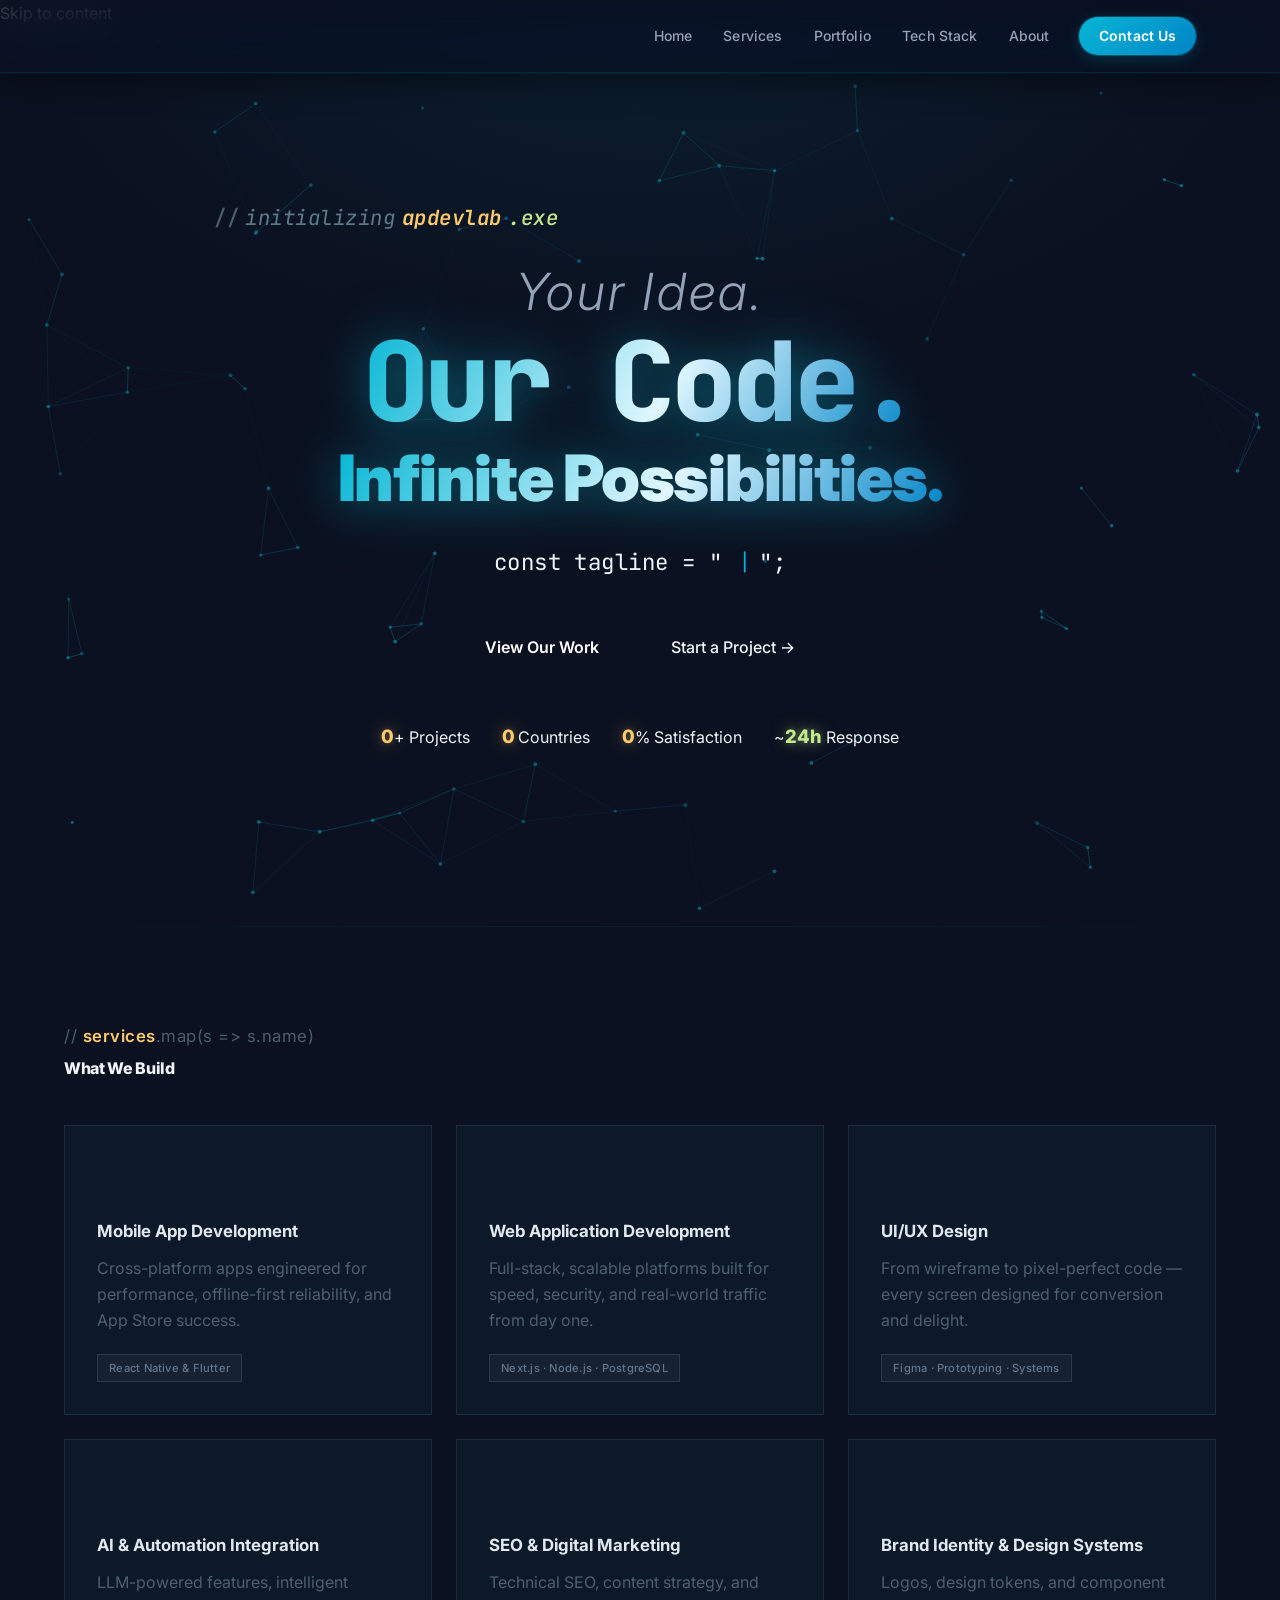
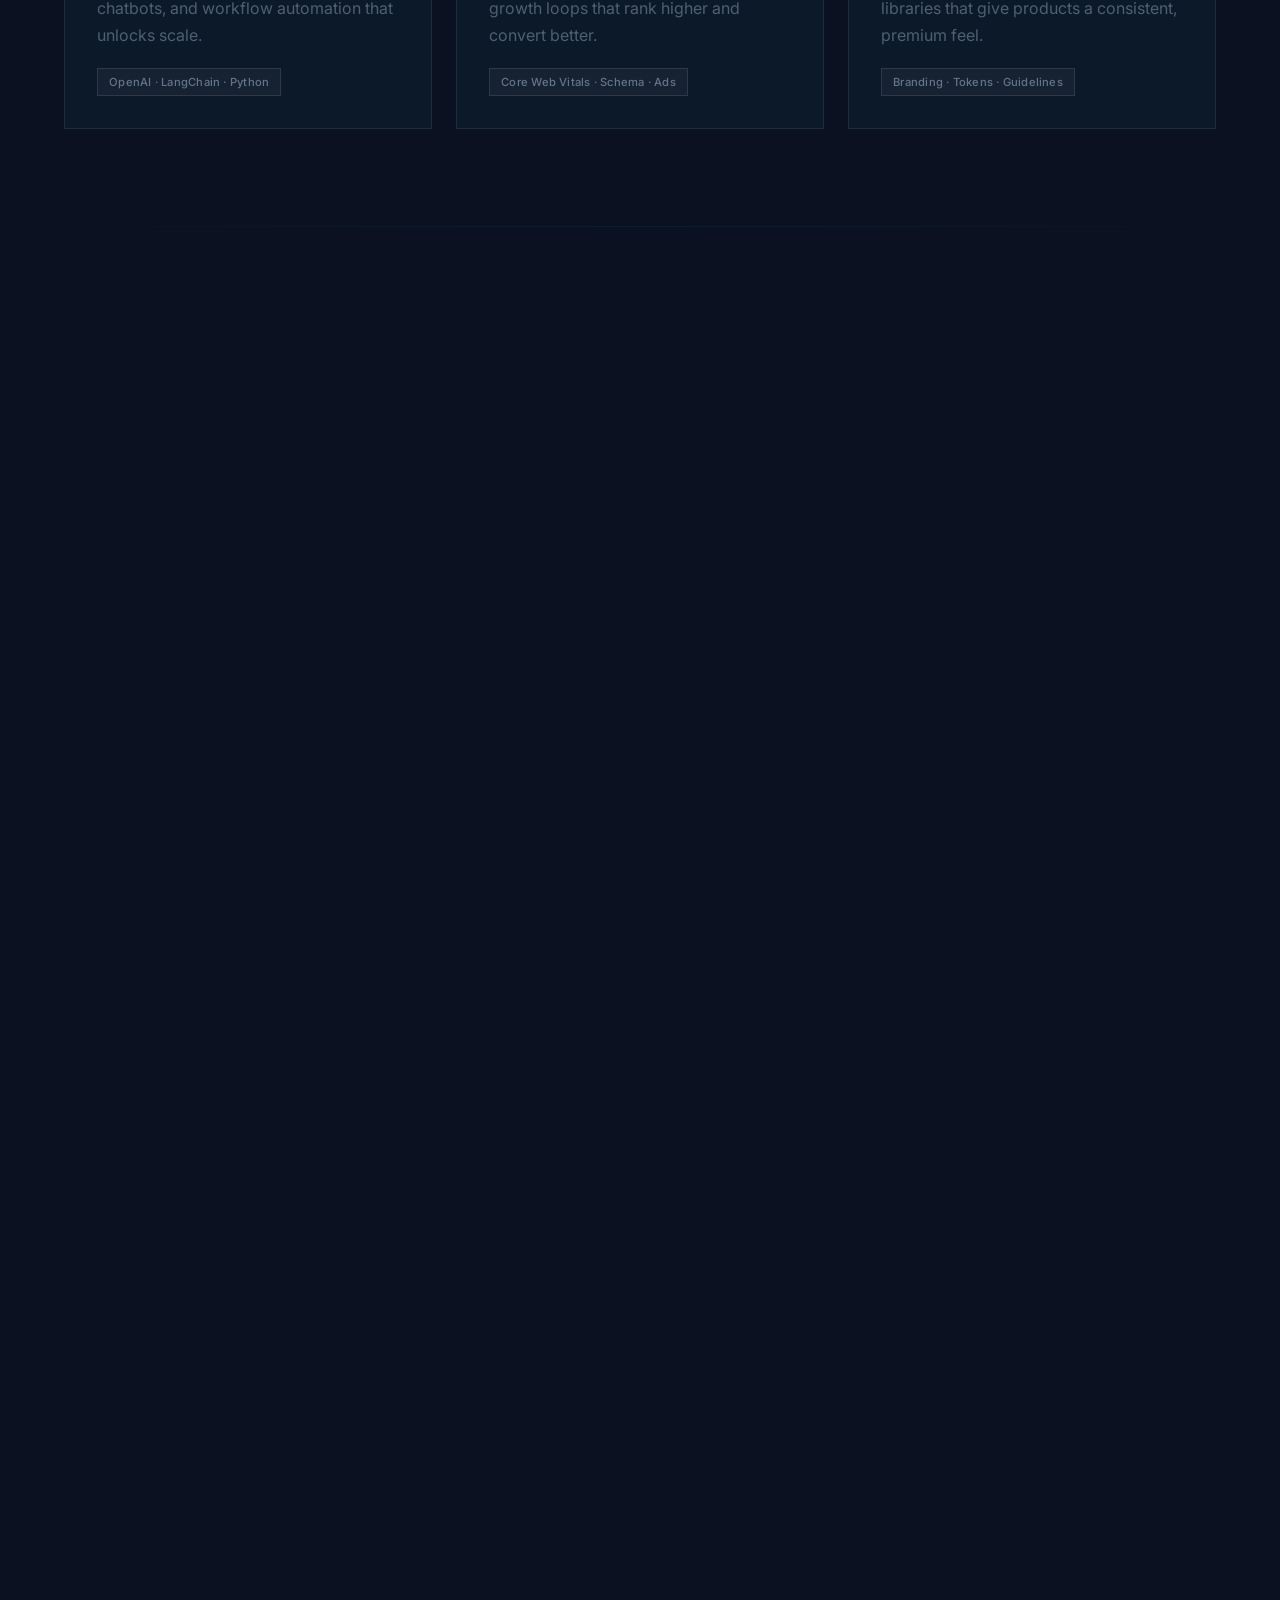
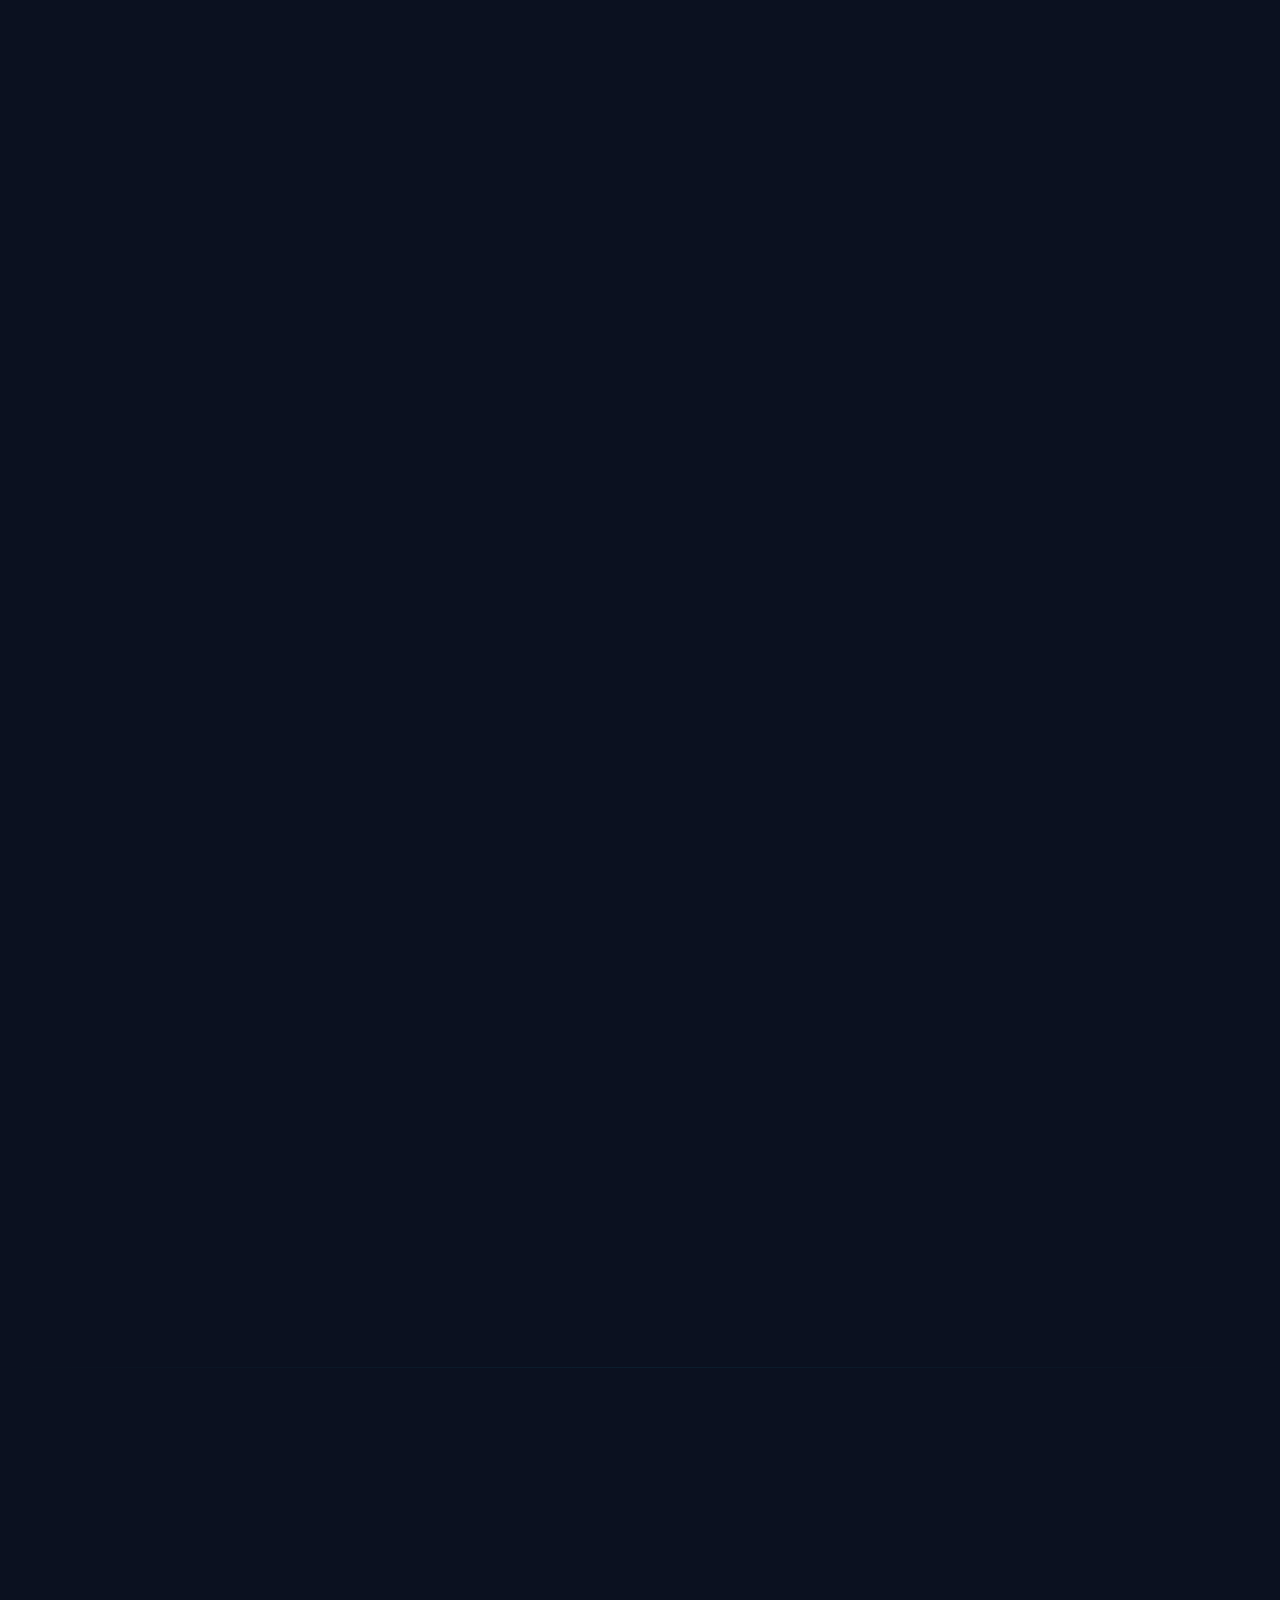
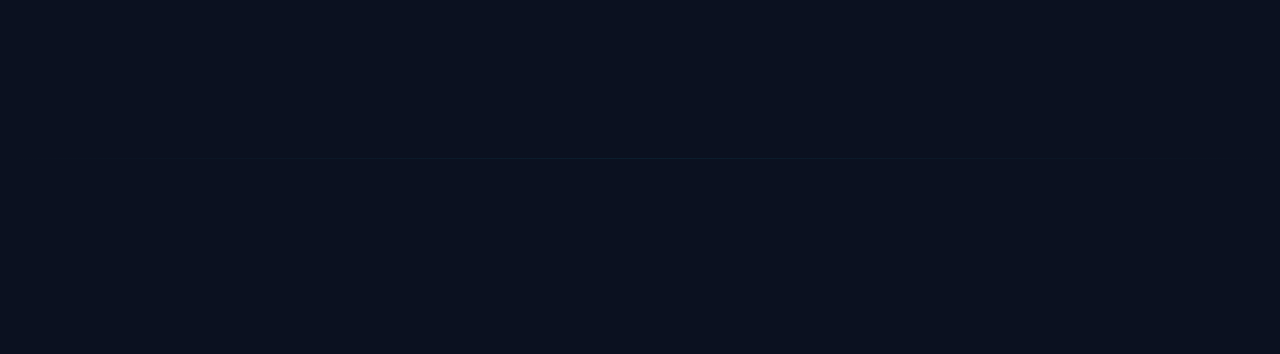
==== commit fe6cff7d: "deploy: add CNAME for apdevlab.com + frontend updates + assets - Added CNAME file for GitHub Pages c" ====
--- a/index.html
+++ b/index.html
@@ -14,6 +14,10 @@
   <meta name="author" content="Apdevlab">
   <meta name="robots" content="index, follow">
   <link rel="canonical" href="https://apdevlab.com">
+
+  <!-- ── Favicon ──────────────────────────────────────────── -->
+  <link rel="icon" type="image/svg+xml"
+    href="data:image/svg+xml,%3Csvg xmlns='http://www.w3.org/2000/svg' viewBox='0 0 64 64'%3E%3Crect width='64' height='64' rx='10' fill='%230d1117'/%3E%3Ctext x='50%25' y='54%25' dominant-baseline='middle' text-anchor='middle' font-family='monospace' font-weight='900' font-size='28' fill='%2306B6D4'%3E%26lt%3B%2F%26gt%3B%3C/text%3E%3C/svg%3E">
 
   <!-- ── Open Graph ────────────────────────────────────────── -->
   <meta property="og:type" content="website">
@@ -305,25 +309,25 @@
         <p class="section-title" aria-hidden="true">// <span>portfolio</span>.filter(p =&gt; p.status === "Deployed")
         </p>
         <h2 id="portfolio-heading" class="section-headline">Live &amp; Shipped</h2>
-        <p class="portfolio-subtitle">// Showing 3 of 3 projects — all live and deployed</p>
-
-        <div class="portfolio-grid">
+        <p class="portfolio-subtitle" id="portfolio-subtitle">// Showing 3 of 3 projects — all live and deployed</p>
+
+        <div class="portfolio-grid" id="portfolio-grid">
 
           <!-- Project 1 — Curry Crave -->
           <article class="project-card card-3d" data-reveal-stagger>
             <div class="project-image-wrapper">
-              <img src="https://picsum.photos/seed/curry-crave/800/500" alt="Curry Crave — food delivery app screenshot"
-                width="800" height="500" loading="lazy" decoding="async">
+              <img src="./assets/images/CurryCrave.png" alt="Curry Crave — food delivery app screenshot" width="800"
+                height="500" loading="lazy" decoding="async">
             </div>
             <div class="project-body">
               <div class="project-meta">
                 <span class="status-badge"><span class="dot-green" aria-hidden="true">●</span> Deployed</span>
                 <span class="commit">commit: a4f2b8c</span>
-                <span class="date-label">Apr 2025</span>
+                <span class="date-label">Apr 2026</span>
               </div>
               <h3>Curry Crave</h3>
               <p class="project-type">Website + Mobile App + Admin Panel</p>
-              <p class="project-desc">Real-time food delivery system with multi-restaurant support, live order tracking,
+              <p class="project-desc">Real-time food delivery system with restaurant support, live order tracking,
                 payment gateway, and a full admin dashboard.</p>
               <div class="project-tags" aria-label="Technologies used">
                 <span class="tag">React Native</span>
@@ -331,10 +335,11 @@
                 <span class="tag">MongoDB</span>
                 <span class="tag">Stripe</span>
                 <span class="tag">Redux</span>
+                <span class="tag">flutter</span>
               </div>
               <div class="project-actions">
-                <a href="#" target="_blank" rel="noopener noreferrer" class="btn-primary" data-cursor="pointer"
-                  aria-label="View Curry Crave live demo">
+                <a href="https://curry.gt.tc/" target="_blank" rel="noopener noreferrer" class="btn-primary"
+                  data-cursor="pointer" aria-label="View Curry Crave live demo">
                   <i data-lucide="external-link" aria-hidden="true"></i> Live Demo
                 </a>
                 <a href="#" class="btn-ghost" data-cursor="pointer" aria-label="View Curry Crave case study">
@@ -344,36 +349,35 @@
             </div>
           </article>
 
-          <!-- Project 2 — Nurtivew -->
+          <!-- Project 2 — Neural Grid -->
           <article class="project-card card-3d" data-reveal-stagger>
             <div class="project-image-wrapper">
-              <img src="https://picsum.photos/seed/nurtivew/800/500"
-                alt="Nurtivew — AI nutrition tracking app screenshot" width="800" height="500" loading="lazy"
-                decoding="async">
+              <img src="./assets/images/Neuralgrid.png" alt="Neural Grid — Brain Boosting Logic Game screenshot"
+                width="800" height="500" loading="lazy" decoding="async">
             </div>
             <div class="project-body">
               <div class="project-meta">
                 <span class="status-badge"><span class="dot-green" aria-hidden="true">●</span> Deployed</span>
-                <span class="commit">commit: d7e1f3a</span>
-                <span class="date-label">Mar 2025</span>
-              </div>
-              <h3>Nurtivew</h3>
-              <p class="project-type">Mobile App (iOS + Android)</p>
-              <p class="project-desc">AI-powered nutrition tracking and meal planning with health analytics dashboards
-                and personalised dietary recommendation engine.</p>
+                <span class="commit">commit: b2e9c7f</span>
+                <span class="date-label">Mar 2026</span>
+              </div>
+              <h3>Neural Grid</h3>
+              <p class="project-type">Browser Game — Logic &amp; Memory</p>
+              <p class="project-desc">A brain-boosting logic game featuring memory pattern challenges, difficulty
+                levels, a live scoring system, combo multipliers, and neon-lit grid mechanics.</p>
               <div class="project-tags" aria-label="Technologies used">
-                <span class="tag">Flutter</span>
-                <span class="tag">Firebase</span>
-                <span class="tag">Python</span>
-                <span class="tag">HealthKit</span>
-                <span class="tag">TensorFlow Lite</span>
+                <span class="tag">Vanilla JS</span>
+                <span class="tag">HTML5</span>
+                <span class="tag">CSS3</span>
+                <span class="tag">Canvas API</span>
+                <span class="tag">Web Audio</span>
               </div>
               <div class="project-actions">
-                <a href="#" target="_blank" rel="noopener noreferrer" class="btn-primary" data-cursor="pointer"
-                  aria-label="View Nurtivew live demo">
-                  <i data-lucide="external-link" aria-hidden="true"></i> Live Demo
+                <a href="./assets/Neural Grid/index.html" target="_blank" rel="noopener noreferrer" class="btn-primary"
+                  data-cursor="pointer" aria-label="Play Neural Grid live demo">
+                  <i data-lucide="gamepad-2" aria-hidden="true"></i> Play Now
                 </a>
-                <a href="#" class="btn-ghost" data-cursor="pointer" aria-label="View Nurtivew case study">
+                <a href="#" class="btn-ghost" data-cursor="pointer" aria-label="View Neural Grid case study">
                   <i data-lucide="code-2" aria-hidden="true"></i> Case Study
                 </a>
               </div>
@@ -383,15 +387,14 @@
           <!-- Project 3 — Adhvik Infra -->
           <article class="project-card card-3d" data-reveal-stagger>
             <div class="project-image-wrapper">
-              <img src="https://picsum.photos/seed/adhvik-infra/800/500"
-                alt="Adhvik Infra — construction company website screenshot" width="800" height="500" loading="lazy"
-                decoding="async">
+              <img src="./assets/images/Adhvik.png" alt="Adhvik Infra — construction company website screenshot"
+                width="800" height="500" loading="lazy" decoding="async">
             </div>
             <div class="project-body">
               <div class="project-meta">
                 <span class="status-badge"><span class="dot-green" aria-hidden="true">●</span> Deployed</span>
                 <span class="commit">commit: f9c3a5e</span>
-                <span class="date-label">Feb 2025</span>
+                <span class="date-label">Feb 2026</span>
               </div>
               <h3>Adhvik Infra</h3>
               <p class="project-type">Premium Website + BOQ Estimation Tool</p>
@@ -879,6 +882,14 @@
       <a href="#about">About</a>
       <a href="#contact">Contact</a>
     </nav>
+
+    <!-- Admin access link — subtle, for site owner -->
+    <div class="footer-admin-link">
+      <a href="https://api.apdevlab.com/admin" target="_blank" rel="noopener noreferrer" id="admin-portal-link" aria-label="Admin portal login" onclick="if(location.hostname==='localhost'||location.hostname==='127.0.0.1'){this.href='http://localhost:3001/admin';}">
+        <span class="admin-link-icon">⚙</span>
+        <span class="admin-link-text">Admin Portal</span>
+      </a>
+    </div>
   </footer>
 
   <!-- ── GSAP CDN (after DOM) ──────────────────────────── -->
@@ -895,6 +906,54 @@
     if (typeof lucide !== 'undefined') lucide.createIcons();
   </script>
 
+
+  <!-- ── Dynamic Portfolio Loader ──────────────────────── -->
+  <script>
+  (async function loadPortfolioFromAPI() {
+    // Auto-detect production vs local dev
+    const BACKEND  = (window.location.hostname === 'localhost' || window.location.hostname === '127.0.0.1')
+      ? 'http://localhost:3001'
+      : 'https://api.apdevlab.com';
+    const grid     = document.getElementById('portfolio-grid');
+    const subtitle = document.getElementById('portfolio-subtitle');
+    if (!grid) return;
+
+    try {
+      const res  = await fetch(BACKEND + '/api/projects', { signal: AbortSignal.timeout(4000) });
+      if (!res.ok) return;
+      const data = await res.json();
+      const projects = (data.data || []).filter(p => p.status !== 'Archived');
+      if (!projects.length) return;
+
+      function imgSrc(f) {
+        if (!f) return '';
+        if (f.startsWith('http') || f.startsWith('./') || f.startsWith('/')) return f;
+        return BACKEND + '/uploads/' + f;
+      }
+
+      if (subtitle) subtitle.textContent = '// Showing ' + projects.length + ' of ' + projects.length + ' projects — all live and deployed';
+
+      grid.innerHTML = projects.map(function(p) {
+        var imgHtml = p.image
+          ? '<img src="' + imgSrc(p.image) + '" alt="' + p.title + ' screenshot" width="800" height="500" loading="lazy" decoding="async">'
+          : '<div style="width:100%;height:220px;background:#161b22;display:flex;align-items:center;justify-content:center;color:#7d8590;font-size:.8rem;">No preview</div>';
+        var tagsHtml = p.tags.map(function(t){ return '<span class="tag">' + t + '</span>'; }).join('');
+        var liveBtn  = p.liveUrl
+          ? '<a href="' + p.liveUrl + '" target="_blank" rel="noopener noreferrer" class="btn-primary" data-cursor="pointer"><i data-lucide="external-link" aria-hidden="true"></i> Live Demo</a>'
+          : '';
+        var caseBtn  = '<a href="' + (p.caseStudyUrl || '#') + '" class="btn-ghost" data-cursor="pointer"><i data-lucide="code-2" aria-hidden="true"></i> Case Study</a>';
+        var commit   = p.commitHash ? '<span class="commit">commit: ' + p.commitHash + '</span>' : '';
+        var dateL    = p.dateLabel  ? '<span class="date-label">' + p.dateLabel + '</span>' : '';
+        return '<article class="project-card card-3d" data-reveal-stagger><div class="project-image-wrapper">' + imgHtml + '</div><div class="project-body"><div class="project-meta"><span class="status-badge"><span class="dot-green" aria-hidden="true">●</span> ' + p.status + '</span>' + commit + dateL + '</div><h3>' + p.title + '</h3><p class="project-type">' + p.type + '</p><p class="project-desc">' + p.description + '</p><div class="project-tags" aria-label="Technologies used">' + tagsHtml + '</div><div class="project-actions">' + liveBtn + caseBtn + '</div></div></article>';
+      }).join('');
+
+      if (typeof lucide !== 'undefined') lucide.createIcons();
+    } catch (err) {
+      // Backend offline – static fallback cards stay visible
+    }
+  })();
+  </script>
+
 </body>
 
 </html>
--- a/css/style.css
+++ b/css/style.css
@@ -1812,6 +1812,46 @@
   color: var(--color-accent-cyan);
 }
 
+/* Admin Portal link — subtle, discreet, for site owner only */
+.footer-admin-link {
+  margin-top: 2rem;
+  display: flex;
+  justify-content: center;
+}
+
+.footer-admin-link a {
+  display: inline-flex;
+  align-items: center;
+  gap: 0.4rem;
+  font-family: var(--font-mono);
+  font-size: 0.68rem;
+  color: rgba(255,255,255,0.12);
+  text-decoration: none;
+  padding: 0.4rem 0.9rem;
+  border-radius: 20px;
+  border: 1px solid rgba(255,255,255,0.06);
+  transition: all 0.3s ease;
+  letter-spacing: 0.05em;
+}
+
+.footer-admin-link a:hover {
+  color: var(--color-accent-cyan);
+  border-color: rgba(6,182,212,0.25);
+  background: rgba(6,182,212,0.06);
+  box-shadow: 0 0 12px rgba(6,182,212,0.1);
+}
+
+.admin-link-icon {
+  font-size: 0.75rem;
+  opacity: 0.6;
+  transition: transform 0.4s ease, opacity 0.3s ease;
+}
+
+.footer-admin-link a:hover .admin-link-icon {
+  transform: rotate(90deg);
+  opacity: 1;
+}
+
 /* --- Section Separators --- */
 .section-sep {
   height: 1px;
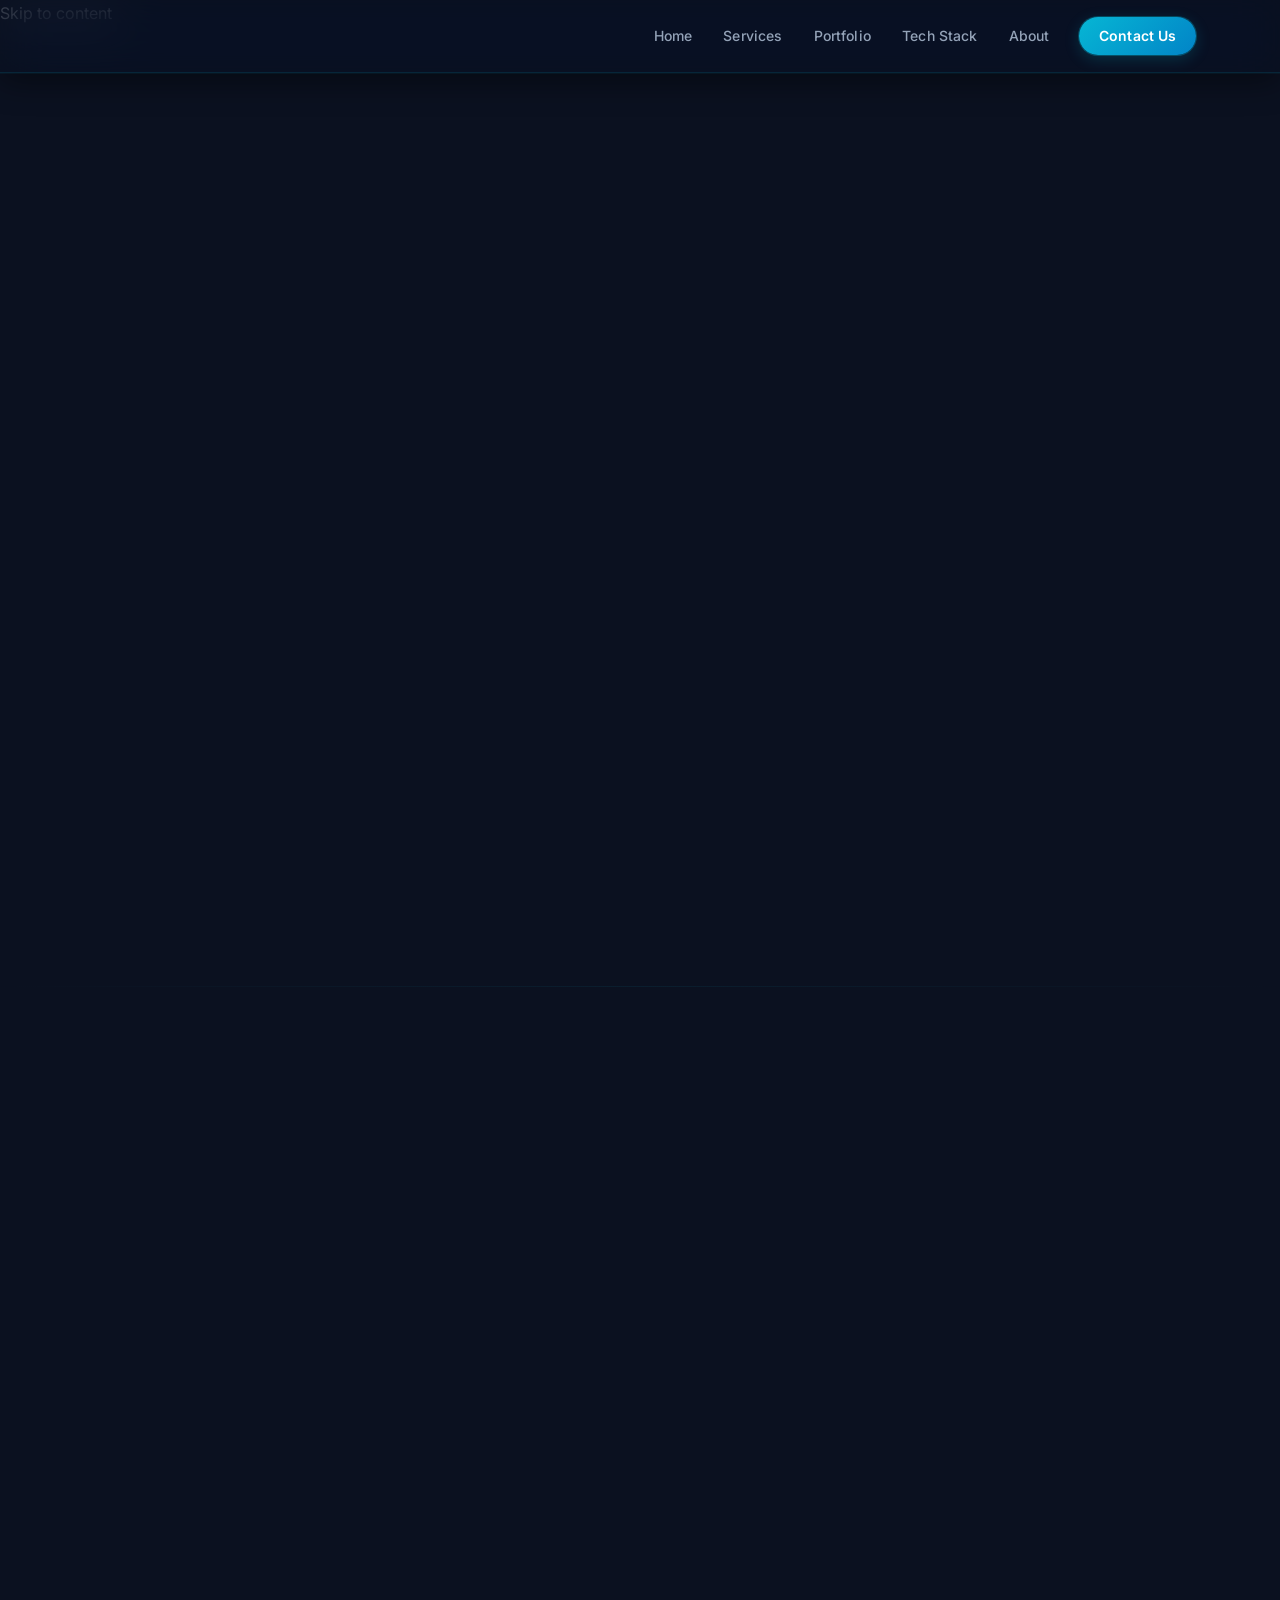
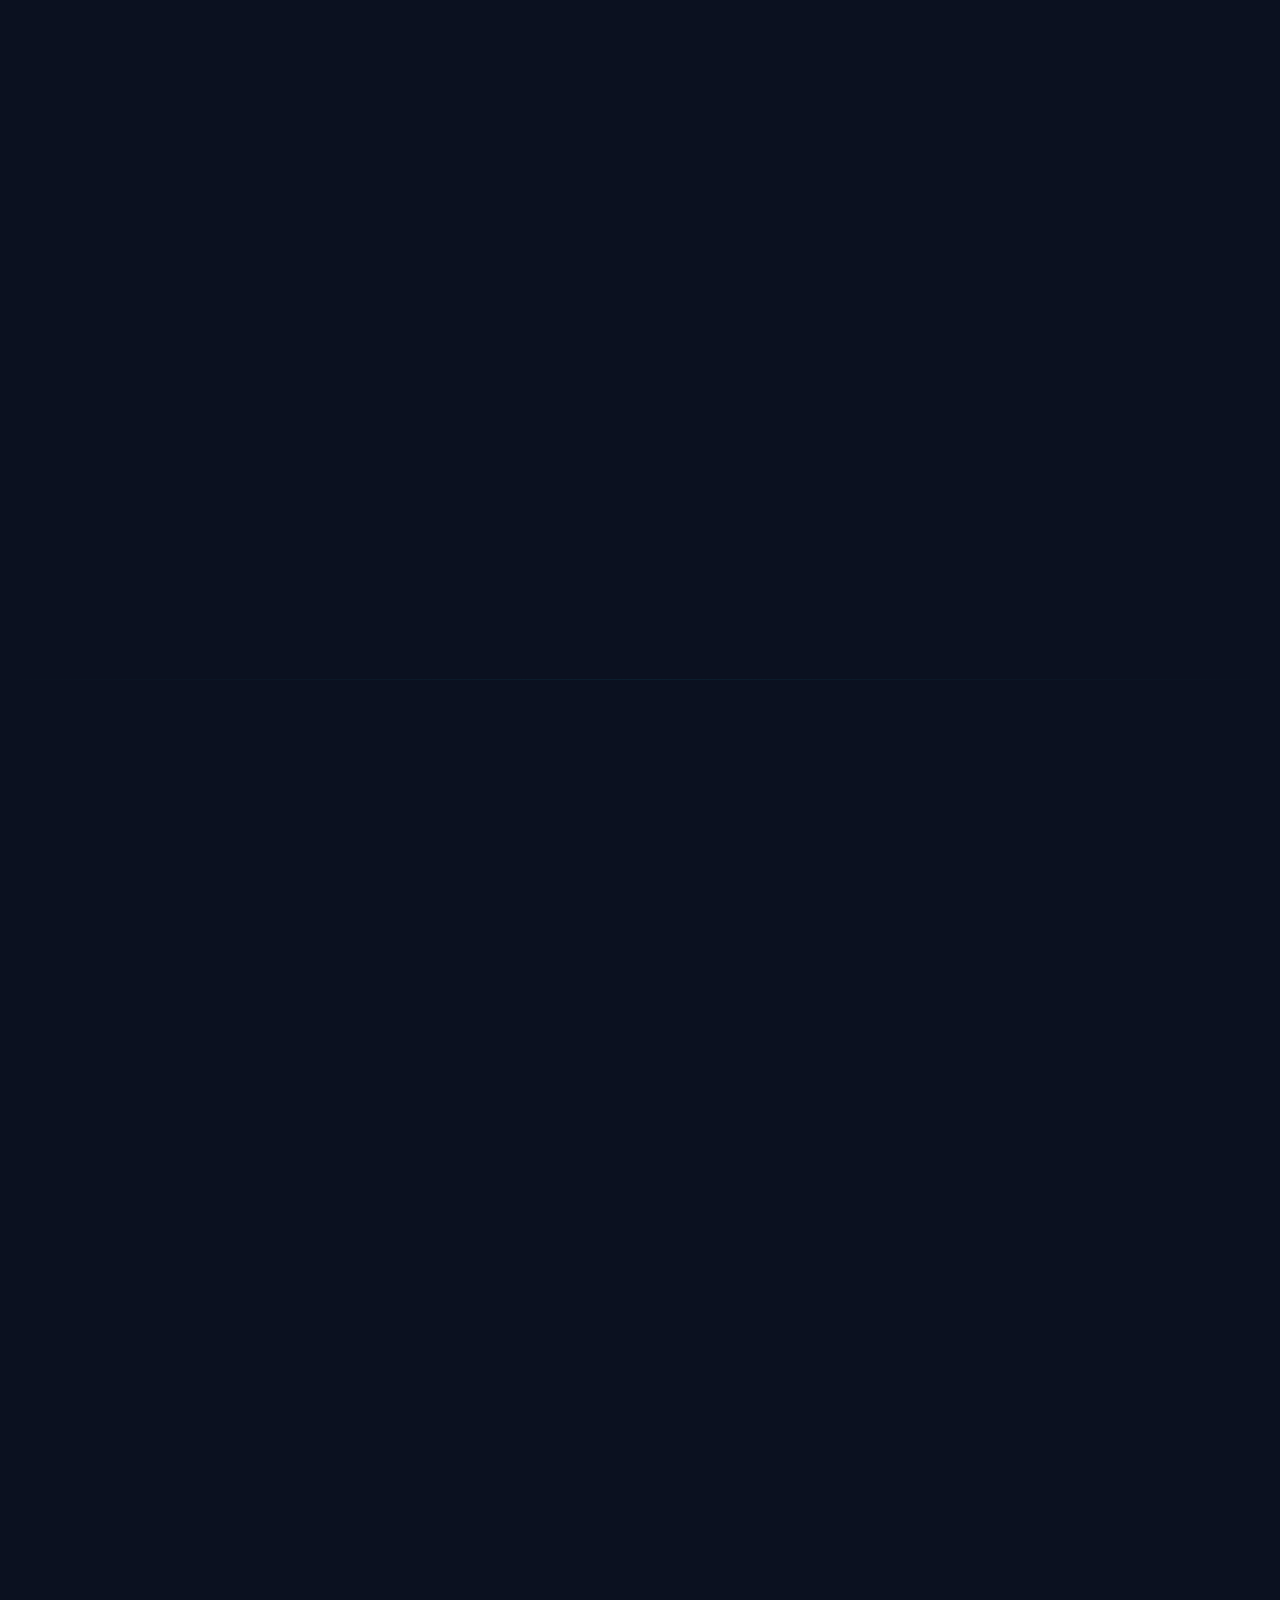
==== commit df130526: "seo: convert inline favicon to standalone favicon.svg file for Google indexing" ====
--- a/index.html
+++ b/index.html
@@ -16,8 +16,7 @@
   <link rel="canonical" href="https://apdevlab.com">
 
   <!-- ── Favicon ──────────────────────────────────────────── -->
-  <link rel="icon" type="image/svg+xml"
-    href="data:image/svg+xml,%3Csvg xmlns='http://www.w3.org/2000/svg' viewBox='0 0 64 64'%3E%3Crect width='64' height='64' rx='10' fill='%230d1117'/%3E%3Ctext x='50%25' y='54%25' dominant-baseline='middle' text-anchor='middle' font-family='monospace' font-weight='900' font-size='28' fill='%2306B6D4'%3E%26lt%3B%2F%26gt%3B%3C/text%3E%3C/svg%3E">
+  <link rel="icon" type="image/svg+xml" href="/favicon.svg">
 
   <!-- ── Open Graph ────────────────────────────────────────── -->
   <meta property="og:type" content="website">
